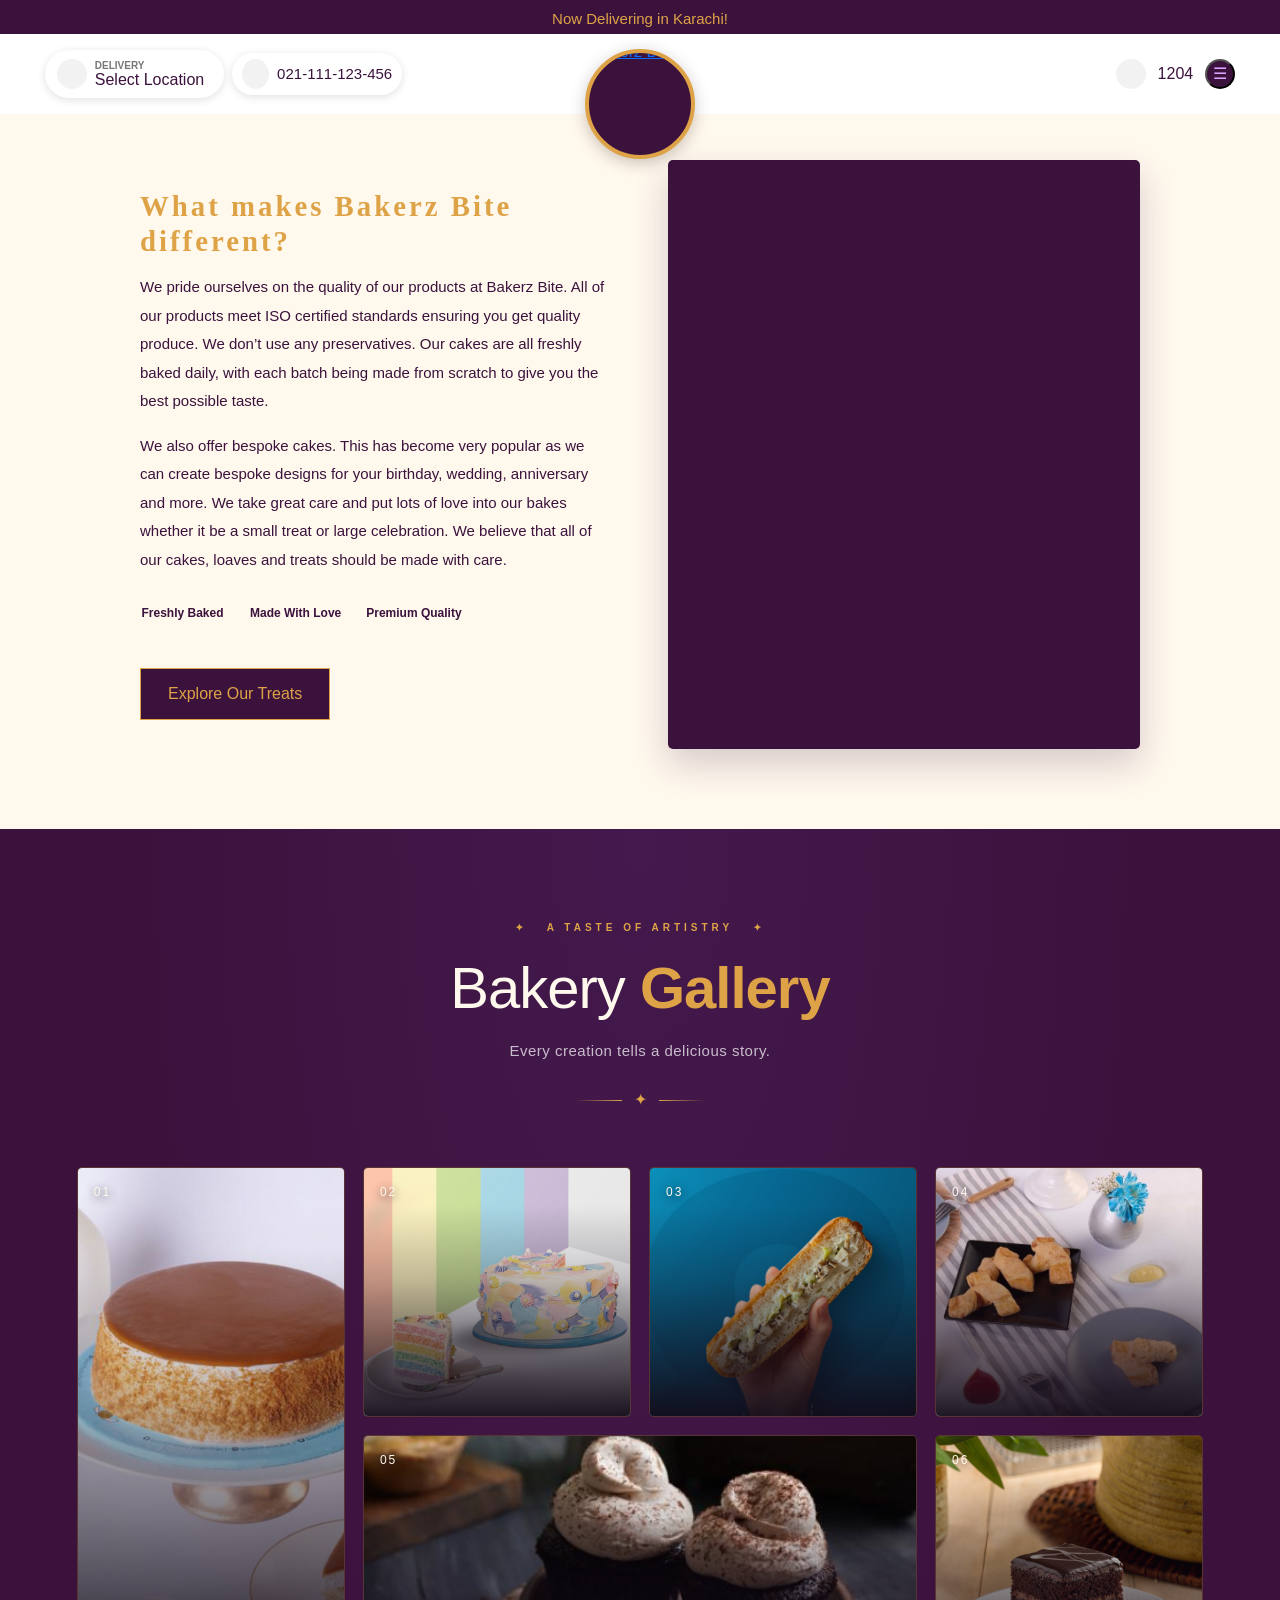
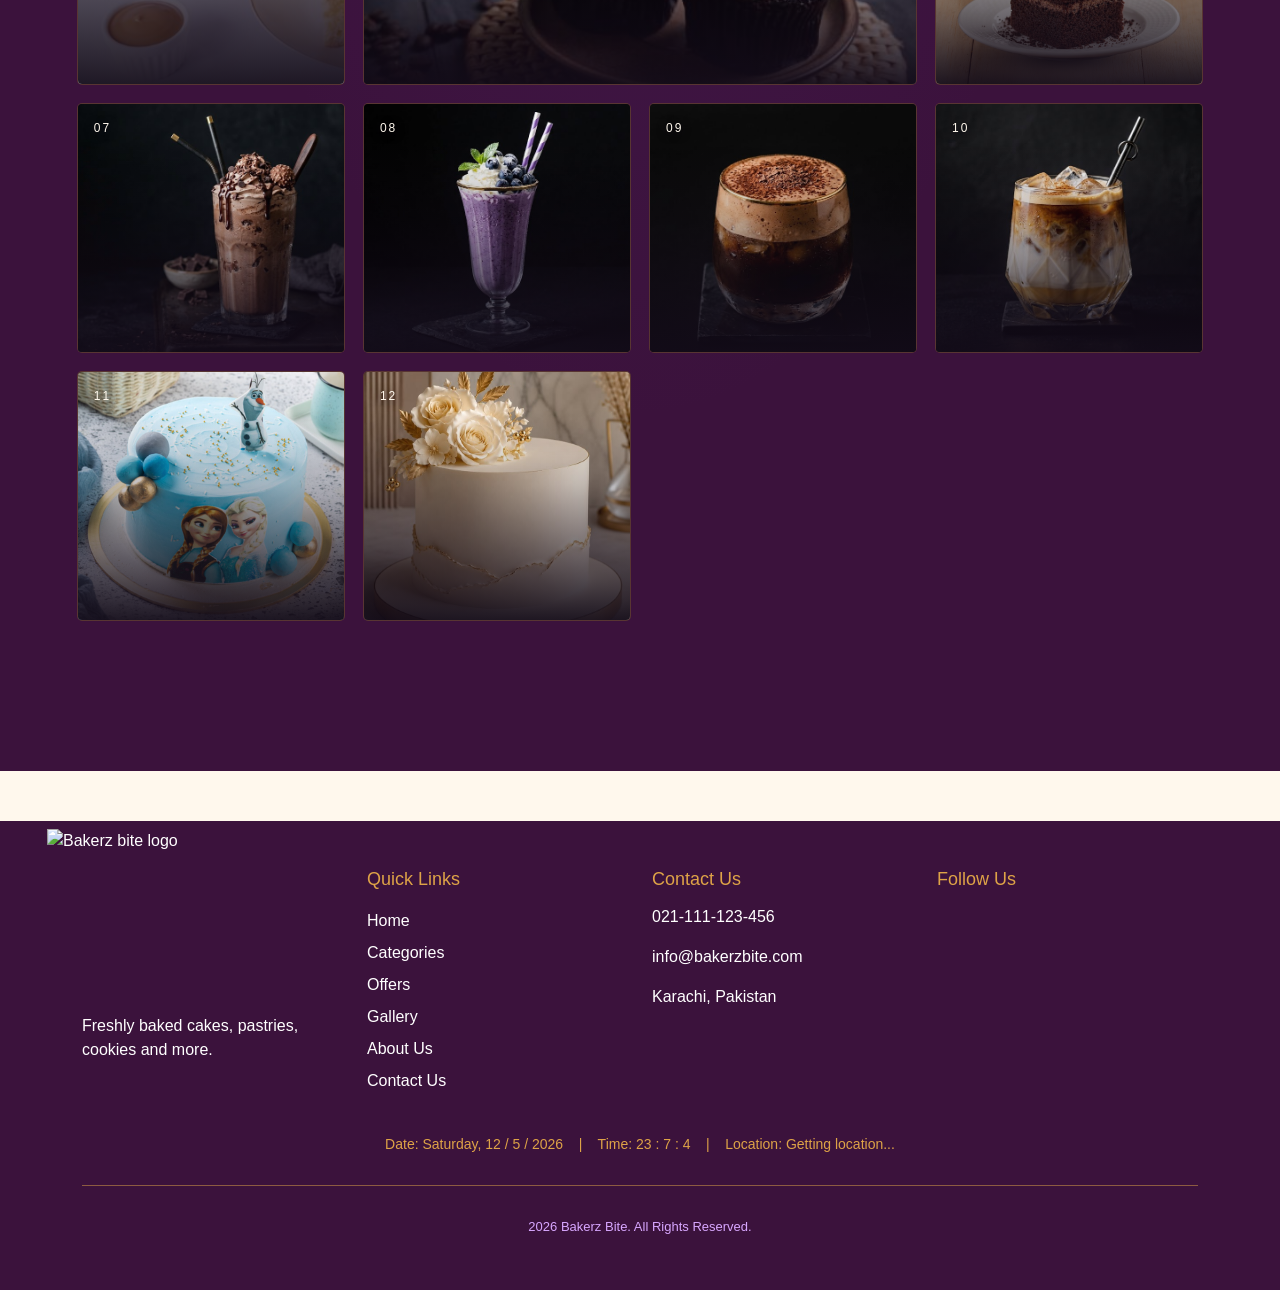
==== about.html @ 244a7390 "Seo pratice" ====
<!DOCTYPE html>
<html lang="en">

<head>
    <meta charset="UTF-8">
    <meta name="viewport" content="width=device-width, initial-scale=1.0">
      <!-- meta description  -->
   <meta name="description" content="Learn about Bakerz Bite, a Karachi bakery offering freshly baked cakes, pastries and treats without preservatives. Discover our custom cakes for every occasion.">
   <!-- meta robot  -->
    <meta name="robots" content="index, follow">

    <!-- meta author  -->
    <meta name="author" content="Bakerz Bite">

    <!-- Canonical URL -->
<link rel="canonical" href="https://farihaaptech26-sketch.github.io/Bakerz-Bite/About.html">

    <title>About bakery Fresh Bakery & Custom Cakes in Karachi</title>

    <!-- Favicon -->
    <link rel="shortcut icon" href="Material/logo with bg.png" type="image/x-icon">

    <!-- Bs Cdn Css V 5.3 -->
    <link href="https://cdn.jsdelivr.net/npm/bootstrap@5.3.8/dist/css/bootstrap.min.css" rel="stylesheet"
        integrity="sha384-sRIl4kxILFvY47J16cr9ZwB07vP4J8+LH7qKQnuqkuIAvNWLzeN8tE5YBujZqJLB" crossorigin="anonymous">



    <!-- dancing script  -->
    <link rel="preconnect" href="https://fonts.googleapis.com">
    <link rel="preconnect" href="https://fonts.gstatic.com" crossorigin>
    <link
        href="https://fonts.googleapis.com/css2?family=Dancing+Script:wght@400..700&family=Great+Vibes&family=Playfair+Display:ital,wght@0,400..900;1,400..900&family=Poppins:ital,wght@0,100;0,200;0,300;0,400;0,500;0,600;0,700;0,800;0,900;1,100;1,200;1,300;1,400;1,500;1,600;1,700;1,800;1,900&display=swap"
        rel="stylesheet">


    <!-- fontawesome cdn  -->
    <link rel="stylesheet" href="https://cdnjs.cloudflare.com/ajax/libs/font-awesome/7.3.0/css/all.min.css"
        integrity="sha512-ApSLB1Pd3/bZN8fWB/RG9YhN/7bd9Hkf3AGaE2mPfebjrxagjuBtx2GcgdqIlJkUzwylBo61r9Xa9NmgBI0swA=="
        crossorigin="anonymous" referrerpolicy="no-referrer" />

    <!-- AOS CDN CSS LINK  -->
    <link href="https://unpkg.com/aos@2.3.1/dist/aos.css" rel="stylesheet">

    <!-- css link  -->
    <link rel="stylesheet" href="style.css">


    <style>
        /* Fix navbar and contact page overlap */

        header {
            position: sticky;
            top: 0;
            z-index: 1000;
        }

        
    </style>
</head>

<body>

    <header>
        <!-- Top Bar -->
        <div class="top-bar">
            <p>Now Delivering in Karachi!</p>


        </div>
        <!-- Navbar -->
        <nav class="navitem">
            <div class="nav-left">
                <!--  LOCATION  -->

                <div class="location" onclick="openLocationPopup()">

                    <div class="location-icon">
                        <i class="fa-solid fa-location-dot"></i>
                    </div>

                    <div class="location-content">
                        <span class="location-title">DELIVERY</span>
                        <span id="display">Select Location</span>
                    </div>

                    <div class="location-arrow">
                        <i class="fa-solid fa-chevron-right"></i>
                    </div>

                </div>


                <!--  LOCATION POPUP -->

                <div class="location-popup" id="locationPopup">

                    <div class="location-modal">

                        <!-- Close Button -->
                        <button class="close-location" onclick="closeLocationPopup()">
                            &times;
                        </button>


                        <!-- Logo -->
                        <div class="popup-logo-box">
                            <img src="Material/logo.png" alt="Bakerz Bite logo">
                        </div>


                        <!-- Heading -->
                        <h2>Select Your Order Type</h2>


                        <!-- Delivery / Pick-Up -->
                        <div class="order-type">

                            <button class="order-btn active" id="deliveryBtn">
                                Delivery
                            </button>

                            <button class="order-btn" id="pickupBtn">
                                Pick-Up
                            </button>

                        </div>


                        <!-- Location Text -->
                        <p class="location-question">
                            Please select your location
                        </p>


                        <!-- City -->
                        <label for="citySelect">
                            City
                        </label>

                        <input type="text" value="Karachi" disabled class="popup-select">



                        <!-- Area -->
                        <label for="areaSelect">
                            Please select your area
                        </label>

                        <select id="areaSelect" class="popup-select">

                            <option value="">
                                Select Location
                            </option>

                        </select>


                        <!-- Select Button -->
                        <button class="select-location-btn" onclick="confirmLocation()">
                            Select
                        </button>

                    </div>

                </div>

                <!-- Call & Order -->
                <div class="call text">
                    <div class="call-icon"> <i class="fa-solid fa-phone"></i> </div>021-111-123-456
                </div>
            </div>

            <!-- Logo -->
            <a href="" class="navlogo"><img src="Material/logo.png" alt="Bakerz Bite"></a>
            <!-- Visitor Counter -->
            <div class="nav-right">
                <div class="visitor "> <i class="fa-regular fa-user vc"></i><span id="counter">1204</span> </div>


                <!-- Menu Button -->
                <button class="menu-btn" id="menuBtn" onclick="toggleMenu()">☰</button>
            </div>


            <div class="nav-menu" id="navMenu">

                <!-- Close Button -->
                <button class="close-btn" onclick="toggleMenu()">×</button>

                <a href="index.html">Home</a>
                <a href="index.html#merchandise">Merchandise</a>
                <a href="index.html#offers">Offers</a>
                <a href="About.html#gallery">Gallery</a>
                <a href="About.html">About Us</a>
                <a href="contact.html#faq">FAQ</a>
                <a href="contact.html">Contact Us</a>
            </div>
        </nav>
    </header>

    <!-- about section  -->
    <section class="about-section" id="about">
        <div class="about-container">

            <div class="about-content">
               <h1 class="title" >What makes Bakerz Bite different?</h1>

             <p class="about-description">We pride ourselves on the quality of our products at Bakerz Bite. All of our products meet ISO certified standards ensuring you get quality produce. 
                We don’t use any preservatives. Our cakes are all freshly baked daily, with each batch being made from scratch to give you the best possible taste.
               
             </p>
             <p class="about-description" >
                  We also offer bespoke cakes. This has become very popular as we can create bespoke designs for your birthday, wedding, anniversary and more. 
                 We take great care and put lots of love into our bakes whether it be a small treat or large celebration.
                  We believe that all of our cakes, loaves and treats should be made with care.
             </p>

                <div class="about-highlights">
                    <div class="icon-seting">
                        <i class="fa-solid fa-cake-candles"></i>
                        <p class="icon-description "><strong>Freshly Baked</strong></p>
                    </div>

                    <div class="icon-seting">
                        <i class="fa-solid fa-heart"></i>
                        <p class="icon-description "><strong>Made With Love</strong></p>
                    </div>

                    <div class="icon-seting">
                        <i class="fa-solid fa-star"></i>
                        <p class="icon-description "><strong>Premium Quality</strong></p>
                    </div>
                </div>

                <a href="index.html#cake" class="about-btn">Explore Our Treats</a>
            </div>

            <div class="about-video-wrapper">
                <video class="about-video" autoplay muted loop playsinline >
                    <source src="Material/Cake, Baker, Dessert. Free Stock Video - Pixabay.mp4" type="video/mp4">
                    Your browser does not support this video.
                </video>


            </div>

        </div>
    </section>


  
<!-- gallery -->

<section class="gallery-section" id="gallery">

    <div class="gallery-heading">
        <span class="gallery-eyebrow">✦ &nbsp; A TASTE OF ARTISTRY &nbsp; ✦</span>
        <h2 data-aos="fade-right">Bakery <span>Gallery</span></h2>
        <p data-aos="fade-left">Every creation tells a delicious story.</p>
        <div class="heading-line"><span>✦</span></div>
    </div>

    <div class="gallery-grid">

        <div class="gallery-item gallery-tall">
            <a href="Material/cake1.jpg" data-lightbox="image-1">
                <img src="Material/cake1.jpg" alt="Chocolate cake from Bakerz Bite">
                <div class="gallery-number">01</div>
                <div class="gallery-overlay">
                    <span>MADE WITH LOVE</span>
                    <h3>Signature Cakes</h3>
                </div>
            </a>
        </div>

        <div class="gallery-item">
            <a href="Material/cake5.png" data-lightbox="image-2">
                <img src="Material/cake5.png" alt="Freshly baked cake from Bakerz Bite">
                <div class="gallery-number">02</div>
                <div class="gallery-overlay">
                    <span>FRESHLY BAKED</span>
                    <h3>Signature Cakes</h3>
                </div>
            </a>
        </div>

        <div class="gallery-item">
            <a href="Material/savory1.png" data-lightbox="image-3">
                <img src="Material/savory1.png" alt="Freshly baked savoury snacks">
                <div class="gallery-number">03</div>
                <div class="gallery-overlay">
                    <span>SAVOURY DELIGHTS</span>
                    <h3>Savories</h3>
                </div>
            </a>
        </div>

        <div class="gallery-item">
            <a href="Material/savory7.jpg" data-lightbox="image-4">
                <img src="Material/savory7.jpg" alt="Crispy savoury bakery snacks">
                <div class="gallery-number">04</div>
                <div class="gallery-overlay">
                    <span>PERFECTLY CRISP</span>
                    <h3>Savories</h3>
                </div>
            </a>
        </div>

        <div class="gallery-item gallery-wide">
            <a href="Material/cupcake1.jpeg" data-lightbox="image-5">
                <img src="Material/cupcake1.jpeg" alt="Decorated cupcakes from Bakerz Bite">
                <div class="gallery-number">05</div>
                <div class="gallery-overlay">
                    <span>LITTLE BITES OF HAPPINESS</span>
                    <h3>Artisan Cupcakes</h3>
                </div>
            </a>
        </div>

        <div class="gallery-item">
            <a href="Material/pastry5.png" data-lightbox="image-6">
                <img src="Material/pastry5.png" alt="Fresh bakery pastry">
                <div class="gallery-number">06</div>
                <div class="gallery-overlay">
                    <span>SWEET TREATS</span>
                    <h3>Fresh Pastry</h3>
                </div>
            </a>
        </div>

        <div class="gallery-item">
            <a href="Material/shake1.jfif" data-lightbox="image-7">
                <img src="Material/shake1.jfif" alt="Creamy shake from Bakerz Bite">
                <div class="gallery-number">07</div>
                <div class="gallery-overlay">
                    <span>DELICATE & DELIGHTFUL</span>
                    <h3>Creamy Shakes</h3>
                </div>
            </a>
        </div>

        <div class="gallery-item">
            <a href="Material/shake3.jfif" data-lightbox="image-8">
                <img src="Material/shake3.jfif" alt="Freshly prepared creamy shake">
                <div class="gallery-number">08</div>
                <div class="gallery-overlay">
                    <span>RICH & CREAMY</span>
                    <h3>Creamy Shakes</h3>
                </div>
            </a>
        </div>

        <div class="gallery-item">
            <a href="Material/coffee5.jfif" data-lightbox="image-9">
                <img src="Material/coffee5.jfif" alt="Freshly served coffee at Bakerz Bite">
                <div class="gallery-number">09</div>
                <div class="gallery-overlay">
                    <span>A MOMENT OF BLISS</span>
                    <h3>Coffee Moments</h3>
                </div>
            </a>
        </div>

        <div class="gallery-item">
            <a href="Material/coffee1.jfif" data-lightbox="image-10">
                <img src="Material/coffee1.jfif" alt="A cup of coffee from Bakerz Bite">
                <div class="gallery-number">10</div>
                <div class="gallery-overlay">
                    <span>GOLDEN GOODNESS</span>
                    <h3>Coffee Moments</h3>
                </div>
            </a>
        </div>

        <div class="gallery-item">
            <a href="Material/customized8.jpg" data-lightbox="image-11">
                <img src="Material/customized8.jpg" alt="Customized cake for a special occasion">
                <div class="gallery-number">11</div>
                <div class="gallery-overlay">
                    <span>A TOUCH OF ELEGANCE</span>
                    <h3>Customized Cakes</h3>
                </div>
            </a>
        </div>

        <div class="gallery-item">
            <a href="Material/custom10.jpeg" data-lightbox="image-12">
                <img src="Material/custom10.jpeg" alt="Personalized cake made to order">
                <div class="gallery-number">12</div>
                <div class="gallery-overlay">
                    <span>MADE JUST FOR YOU</span>
                    <h3>Customized Cakes</h3>
                </div>
            </a>
        </div>

    </div>

    <div class="gallery-footer" data-aos="fade-down">
        <span>BAKED WITH PASSION</span>
        <span class="footer-star">✦</span>
        <span>SHARED WITH LOVE</span>
    </div>

</section>


    <footer>

        <div class="container py-5">

            <div class="row">

                <!-- Bakerz Bite -->
                <div class="col-md-3 footer-brand">
                    <div class="footer-logo"> <img src="Material/logo.png" alt="Bakerz bite logo"></div>
                    <p>Freshly baked cakes, pastries, cookies and more.</p>
                </div>

                <!-- Quick Links -->
                <div class="col-md-3">
                    <h5 class="footer-links">Quick Links</h5>

                    <a href="index.html">Home</a><br>
                    <a href="index.html#categoryFilter">Categories</a><br>
                    <a href="index.html#offers">Offers</a><br>
                    <a href="About.html#gallery">Gallery</a><br>
                    <a href="About.html#about">About Us</a><br>
                    <a href="contact.html">Contact Us</a>
                </div>

                <!-- Contact Us -->
                <div class="col-md-3">
                    <h5 class="footer-links">Contact Us</h5>

                    <p><i class="fa-solid fa-phone"></i> 021-111-123-456</p>
                    <p><i class="fa-solid fa-envelope"></i> info@bakerzbite.com</p>
                    <p><i class="fa-solid fa-location-dot"></i> Karachi, Pakistan</p>
                </div>

                <!-- Follow Us -->
                <div class="col-md-3">
                    <h5 class="footer-links">Follow Us</h5>

                    <a href="https://www.facebook.com" target="_blank"><i class="fa-brands fa-facebook"></i></a>
                    <a href="https://www.instagram.com" target="_blank"><i class="fa-brands fa-instagram ms-3"></i></a>
                    <a href="https://wa.me/923001234567" target="_blank"><i class="fa-brands fa-whatsapp ms-3"></i></a>
                </div>

            </div>



            <div class="ticker">
                <div class="ticker-content" id="tickerContent">
                    <i class="fa-regular fa-calendar-days"></i> Date: <span id="currentDate"></span>
                    &nbsp;&nbsp; | &nbsp;&nbsp;
                    <i class="fa-regular fa-clock"></i> Time: <span id="currentTime"></span>
                    &nbsp;&nbsp; | &nbsp;&nbsp;
                    <i class="fa-solid fa-location-dot"></i>Location: <span id="location">Getting location...</span>
                </div>
            </div>
            <hr>
            <div class="copyright">
                <p><i class="fa-regular fa-copyright"></i>2026 Bakerz Bite. All Rights Reserved.</p>
            </div>


        </div>
    </footer>


    <!-- Jquery link cdn -->
    <script src="https://code.jquery.com/jquery-3.7.1.min.js"
        integrity="sha256-/JqT3SQfawRcv/BIHPThkBvs0OEvtFFmqPF/lYI/Cxo=" crossorigin="anonymous"></script>
    <script src="https://cdnjs.cloudflare.com/ajax/libs/Counter-Up/1.0.0/jquery.counterup.min.js"
        integrity="sha512-d8F1J2kyiRowBB/8/pAWsqUl0wSEOkG5KATkVV4slfblq9VRQ6MyDZVxWl2tWd+mPhuCbpTB4M7uU/x9FlgQ9Q=="
        crossorigin="anonymous" referrerpolicy="no-referrer"></script>
    <script src="https://cdnjs.cloudflare.com/ajax/libs/waypoints/4.0.1/jquery.waypoints.min.js"
        integrity="sha512-CEiA+78TpP9KAIPzqBvxUv8hy41jyI3f2uHi7DGp/Y/Ka973qgSdybNegWFciqh6GrN2UePx2KkflnQUbUhNIA=="
        crossorigin="anonymous" referrerpolicy="no-referrer"></script>

    <script>
        $('#counter').counterUp();
    </script>

    <script>
        fetch("areas.json")
            .then(response => response.json())
            .then(areas => {

                let select = document.getElementById("areaSelect");

                areas.forEach(area => {
                    let option = document.createElement("option");
                    // console.log(option)
                    option.value = area;
                    option.textContent = area;

                    select.appendChild(option);
                });

            });

        function selected_area() {
            let selected_area = document.getElementById('areaSelect').value;

            console.log(selected_area)
            document.getElementById('display').innerText = selected_area
        } 
    </script>



    <!-- Bs Cdn Js V 5.3 -->
    <script src="https://cdn.jsdelivr.net/npm/bootstrap@5.3.8/dist/js/bootstrap.bundle.min.js"
        integrity="sha384-FKyoEForCGlyvwx9Hj09JcYn3nv7wiPVlz7YYwJrWVcXK/BmnVDxM+D2scQbITxI"
        crossorigin="anonymous"></script>



    <!-- SweetAlert2 CDN Link -->
    <script src="https://cdn.jsdelivr.net/npm/sweetalert2@11"></script>






    <!-- AOS JS CDN LINK  -->
    <script src="https://unpkg.com/aos@2.3.1/dist/aos.js"></script>

    <script>
        AOS.init();
    </script>

    <!-- lightbox 2 js cdn  -->
    <script src="https://cdnjs.cloudflare.com/ajax/libs/lightbox2/2.12.0/js/lightbox.min.js"
        integrity="sha512-GPt0Vd//obpTV/wM591euN1F63tIlgHgiqlYWHUr8QdZnjJlGt5a55NN9fd8NlZ0j9aKmIn5IgBtJ/FoHUX1Ww=="
        crossorigin="anonymous" referrerpolicy="no-referrer"></script>

    <!-- js link  -->
    <script src="script.js"></script>

</body>

</html>
---- style.css ----
:root {
    --background-color--: #fff8ed;
    --gold: #DEA347;
    --light-purple: #d8a7ff;
    --cream: #fff0df;
    --hover: #511d53;
    --white--: #ffffff;
    --nav-bg: #3b123c;
    --text-color--: #3b123c;
    --purple: #6f3fa8;
    --text-color: #120b18;
}


* {
    margin: 0;
    padding: 0;
    box-sizing: border-box;
}

body {
    background-color: var(--background-color--);
    color: var(--text-color--);
    font-family: "cinzel", sans-serif;
}

/* Top Announcement Bar */
.top-bar {
    background: var(--nav-bg);
    color: var(--gold);
    text-align: center;
    font-size: 15px;
    font-weight: 500;
    height: 34px;
    padding: 8px 0;

    position: fixed;
    top: 0;
    left: 0;
    width: 100%;
    z-index: 1001;
}

.top-bar p {
    margin: 0;
}

/* Sticky Navbar */
.navitem {
    background-color: var(--white--);
    display: flex;
    align-items: center;
    justify-content: space-between;
    padding: 0 3.5%;
    gap: 10px;
    height: 80px;

    position: fixed;
    top: 34px;
    left: 0;
    width: 100%;
    z-index: 1000;
}

#home {
    position: relative;
    scroll-margin-top: 20px;
}

.nav-left {
    display: flex;
    align-items: center;
    gap: 8px;
    flex: 1;
    min-width: 0;
}

.nav-right {
    display: flex;
    align-items: center;
    gap: 12px;
    flex: 1;
    min-width: 0;
    justify-content: flex-end;
}

/* location */

.location {
    height: 48px;
    background-color: var(--white--);
    border-radius: 30px;
    display: flex;
    align-items: center;
    padding: 5px 12px;
    gap: 8px;
    cursor: pointer;
    box-shadow: 0 2px 8px rgba(0, 0, 0, 0.12);
    transition: 0.3s;
    box-sizing: border-box;
}

.location-icon {
    width: 30px;
    height: 30px;
    min-width: 30px;
    border-radius: 50%;
    background-color: #f2f2f2;
    display: flex;
    align-items: center;
    justify-content: center;
    color: var(--text-color--);
    font-size: 15px;
}

.location-content {
    display: flex;
    flex-direction: column;
    justify-content: center;
    overflow: hidden;
    line-height: 1.1;
}

.location-title {
    font-size: 10px;
    color: #777;
    font-weight: 600;
}

/* location popup */
.location-popup {
    position: fixed;
    top: 0;
    left: 0;
    width: 100%;
    height: 100%;
    background-color: rgba(0, 0, 0, 0.55);
    display: none;
    align-items: center;
    justify-content: center;
    z-index: 9999;
    padding: 15px;
}

/* show popup */
.location-popup.show {
    display: flex;
}

/* location modal */
.location-modal {
    position: relative;
    width: 100%;
    max-width: 520px;
    background-color: var(--white--);
    border-radius: 25px;
    padding: 30px 20px 20px;
    box-shadow: 0 10px 40px rgba(0, 0, 0, 0.3);
    text-align: center;
    max-height: 95vh;
    overflow-y: auto;
}

/* close button */
.close-location {
    position: absolute;
    top: 12px;
    right: 15px;
    width: 35px;
    height: 35px;
    border: none;
    background: transparent;
    font-size: 30px;
    color: #555;
    cursor: pointer;
    line-height: 30px;
}

.close-location:hover {
    color: var(--text-color--);
}

/* popup logo */
.popup-logo-box {
    width: 85px;
    height: 85px;
    margin: 0 auto 18px;
    border-radius: 15px;
    background-color: var(--white--);
    display: flex;
    align-items: center;
    justify-content: center;
    box-shadow: 0 2px 8px rgba(0, 0, 0, 0.15);
    overflow: hidden;
}

.popup-logo-box img {
    width: 75px;
    height: 75px;
    object-fit: contain;
}

/* heading */
.location-modal h2 {
    color: var(--text-color--);
    font-size: 22px;
    margin-bottom: 18px;
    font-weight: 600;
}

/* delivery/pickup */
.order-type {
    width: 200px;
    height: 52px;
    margin: 0 auto 18px;
    background-color: #eeeeee;
    border-radius: 15px;
    padding: 5px;
    display: flex;
}


.order-btn {
    width: 50%;
    border: none;
    background: transparent;
    border-radius: 12px;
    color: #777;
    font-size: 14px;
    font-weight: 600;
    cursor: pointer;
    transition: 0.3s;
}


.order-btn.active {
    background-color: var(--text-color--);
    color: var(--white--);
    box-shadow: 0 3px 8px rgba(0, 0, 0, 0.15);
}

/* location question */
.location-question {
    color: #666;
    font-size: 14px;
    margin: 5px 0 12px;
}

/* labels */
.location-modal label {
    display: block;
    text-align: left;
    color: var(--nav-bg);
    font-size: 13px;
    font-weight: 600;
    margin: 10px 5px 6px;
}

/* select box */
.popup-select {
    width: 100%;
    height: 48px;
    border: 1px solid #ddd;
    border-radius: 12px;
    background-color: var(--white--);
    padding: 0 14px;
    color: #555;
    font-size: 14px;
    outline: none;
    cursor: pointer;
}


.popup-select:focus {
    border-color: var(--gold);
    box-shadow: 0 0 0 2px rgba(222, 163, 71, 0.15);
}



/* select button */
.select-location-btn {
    width: 100%;
    height: 50px;
    margin-top: 22px;
    border: none;
    border-radius: 12px;
    background-color: var(--text-color--);
    color: var(--white--);
    font-size: 16px;
    font-weight: 600;
    cursor: pointer;
    transition: 0.3s;
}


.select-location-btn:hover {
    background-color: var(--gold);
    color: var(--white--);
}

.location:hover,
.call:hover,
.visitor:hover {
    color: var(--gold);
}


.call {
    height: 42px;
    width: 170px;
    flex-shrink: 0;
    background-color: var(--white--);
    border-radius: 30px;
    display: flex;
    align-items: center;
    gap: 8px;
    padding: 5px 10px;
    box-sizing: border-box;
    cursor: pointer;
    box-shadow: 0 2px 8px rgba(0, 0, 0, 0.12);
    transition: 0.3s;
}

.call-icon {
    width: 30px;
    height: 30px;
    border-radius: 50%;
    background-color: #f2f2f2;
    display: flex;
    align-items: center;
    justify-content: center;
    color: var(--text-color--);
    font-size: 15px;
}

.text {
    display: flex;
    align-items: center;
    white-space: nowrap;
    font-size: 15px;
    line-height: 1.2;
}


/* Logo */

.navlogo {
    position: absolute;
    left: 50%;
    bottom: -45px;
    transform: translateX(-50%);

    width: 110px;
    height: 110px;

    border: 4px solid var(--gold);
    border-radius: 50%;
    background: var(--nav-bg);

    display: flex;
    align-items: center;
    justify-content: center;

    overflow: hidden;
    z-index: 20;

    /* Make the logo stand out */
    box-shadow: 0 4px 15px rgba(53, 28, 23, 0.25);

    /* Keep the circle smooth */
    box-sizing: border-box;
}


.navlogo img {
    width: 125%;
    height: 125%;
    object-fit: contain;
    max-width: none;
    flex-shrink: 0;

}



/* Menu Button */
.menu-btn {

    width: 30px;
    height: 30px;
    min-width: 30px;
    border-radius: 50%;
    background-color: var(--nav-bg);
    display: flex;
    align-items: center;
    justify-content: center;
    color: var(--light-purple);
}


.menu-btn:hover {
    background-color: var(--nav-bg);
    color: var(--gold);
}

/* Navigation Menu */
.nav-menu {
    display: none;
    position: absolute;
    top: 100%;
    right: 0;
    width: 200px;
    background-color: var(--nav-bg);
    /* padding: 10px; */
    z-index: 10;
    border-radius: 0 0 8px 8px;
}

.nav-menu.active {
    display: block;
}

/* Menu Links */
.nav-menu a {
    display: block;
    color: var(--white--);
    text-decoration: none;
    padding: 10px;
}

.nav-menu a:hover {
    background-color: var(--gold);
    color: var(--nav-bg);
}

/* Close Button */
.close-btn {
    background: none;
    border: none;
    color: var(--gold);
    font-size: 25px;
    cursor: pointer;
    display: block;
    margin-left: auto;
}

.close-btn:hover {
    color: var(--white--);
}


.visitor {
    display: flex;
    align-items: center;
    gap: 12px;
    border: none;
    background: transparent;
}

.vc {
    width: 30px;
    height: 30px;
    min-width: 30px;
    border-radius: 50%;
    background-color: #f2f2f2;
    display: flex;
    align-items: center;
    justify-content: center;
    color: var(--text-color--);
    font-size: 15px;
}

/* cart */

.cart {
    display: flex;
    align-items: center;
    margin: 15px;
}

.c {
    width: 30px;
    height: 30px;
    min-width: 30px;
    border-radius: 50%;
    background-color: #f2f2f2;
    display: flex;
    align-items: center;
    justify-content: center;
    color: var(--text-color--);
    font-size: 15px;
}

/* hero  */

main {
    margin-top: 100px;
}

.hero-wrapper .carousel-item img {
    width: 100%;
    height: 600px;
    object-fit: cover;
    object-position: center;
}

/* Caraousels */

.carousel-caption {
    position: absolute;
    left: 10%;
    right: auto;
    top: 47%;
    bottom: auto;
    transform: translateY(-50%);
    width: 500px;
    max-width: 42%;
    padding: 0;
    text-align: left;
    z-index: 2;
}

.mainheading {
    font-family: "Dancing Script", cursive;
    color: var(--text-color--);
    font-size: 50px;
    font-weight: 700;
}

.subheading {
    font-size: 55px;
    font-weight: 800;
    font-family: "Dancing Script", cursive;
    color: var(--text-color--);
}


.hero-shop-btn {
    height: 52px;
    min-width: 190px;
    padding: 10px 22px;
    border-radius: 6px;
    font-size: 17px;
    font-weight: 600;
}

/* Shop Button */
.hero-shop-btn {
    background-color: var(--gold);
    color: var(--nav-bg);
    border: 2px solid var(--gold);
    padding: 10px 22px;
    border-radius: 5px;
    cursor: pointer;
    font-weight: 600;
    margin-right: 8px;
}

.hero-shop-btn:hover {
    background-color: var(--nav-bg);
    color: var(--gold);
}



/* CATEGORIES */
/* Update your main .category container */
.category {
    width: 100%;
    height: auto !important;
    /* Allow card height to adjust automatically */
    min-height: 140px;
    /* Give it a comfortable breathing room */
    padding: 12px 8px;
    background-color: var(--white--);
    border: 2px solid var(--light-purple);
    border-radius: 12px;
    overflow: hidden;
    transition: 0.3s ease;
}

.category a {
    width: 100%;
    height: 100%;
    padding: 0;
    display: flex;
    flex-direction: column;
    align-items: center;
    justify-content: center;
    /* Centers the content nicely vertically */
    text-decoration: none;
}

.category img {
    width: 55px;
    height: 55px;
    flex-shrink: 0;
    object-fit: contain;
    display: block;
    margin-bottom: 8px;
}

/* Update paragraph styling to remove height restriction */
.category p {
    width: 100%;
    height: auto !important;
    /* Removes the 42px height cutoff */
    margin: 0;
    display: flex;
    align-items: center;
    justify-content: center;
    text-align: center;
    color: var(--text-color--);
    font-size: 14px;
    font-weight: 600;
    line-height: 1.2;
    word-break: break-word;
}

/* Hover effect */
.category:hover {
    background-color: var(--light-purple);
    border-color: var(--gold);
    transform: translateY(-5px);
}

/* Search & Filters */
.search-filter {
    max-width: 1100px;
    margin: 35px auto;
    padding: 0 15px;
    display: flex;
    align-items: center;
    gap: 12px;
    background-color: var(--white--);
    border: 2px solid var(--light-purple);
    border-radius: 12px;
    padding: 15px;
}


/* Search */
.search-box {
    flex: 1;
    display: flex;
    gap: 8px;
}

.search-box input {
    width: 100%;
    height: 48px;
    padding: 10px 15px;
    border: 2px solid var(--light-purple);
    border-radius: 8px;
    outline: none;
    background-color: var(--white--);
}

.search-box input:focus {
    border-color: var(--gold);
}

.search-box button {
    width: 55px;
    border: none;
    border-radius: 8px;
    background-color: var(--gold);
    color: var(--nav-bg);
    cursor: pointer;
    font-size: 18px;
}

.search-box button:hover {
    background-color: var(--nav-bg);
    color: var(--gold);
}

/* Filters */
.filter-box {
    width: 200px;
    height: 48px;
    padding: 0 12px;
    border: 2px solid var(--light-purple);
    border-radius: 8px;
    background-color: var(--white--);
    color: var(--text-color--);
    outline: none;
    cursor: pointer;
}

.filter-box:focus {
    border-color: var(--gold);
}

/*FOOTER */

footer {
    background-color: var(--nav-bg);
    color: var(--white--);
    margin-top: 50px;
}


.footer-links {
    color: var(--gold);
    font-size: 18px;
    margin-bottom: 15px;
}

.footer-para {
    color: var(--white--);
    font-size: 14px;
    line-height: 1.7;
}

/* Footer Logo */

.footer-logo img {
    width: 200px;
    height: 200px;
    object-fit: contain;
    object-position: center;
    display: block;
    margin: -40px 0 -15px -35px;
}

/* Footer Brand */
.footer-brand {
    display: flex;
    flex-direction: column;
    align-items: flex-start;
}


.footer-para {
    margin-top: 0;
    color: var(--white--);
    font-size: 14px;
    line-height: 1.7;
}

/* Footer Links */
footer a {
    color: var(--white--);
    text-decoration: none;
    line-height: 2;
    transition: 0.3s ease;
}

footer a:hover {
    color: var(--gold);
    padding-left: 5px;
}


/* Horizontal Line */
footer hr {
    border-color: var(--gold);
    opacity: 0.5;
    margin-top: 30px;
}

/* Date / Time / Location */
.ticker {
    text-align: center;
    padding: 12px 0 0;
    overflow: hidden;
}

.ticker-content {
    color: var(--gold);
    font-size: 14px;
}

/* Copyright */

.copyright {
    text-align: center;
    padding: 15px 0 5px;
}

.copyright p {
    color: var(--light-purple);
    font-size: 13px;
    margin: 0;
}

/* media query */

/* TABLET  */

@media screen and (max-width: 888px) {

    img {
        max-width: 100%;
    }

    body {
        overflow-x: hidden;
    }

    /* Top Bar */
    .top-bar {
        padding: 8px 5px;
        font-size: 13px;
    }

    /* Navbar */
    .navitem {
        height: 75px;
        padding: 0 15px;
        gap: 8px;
    }

    .nav-left,
    .nav-right {
        gap: 8px;
        min-width: 0;
    }

    .location {
        height: 42px;
        padding: 5px 8px;
        gap: 5px;
    }

    .location-icon,
    .call-icon,
    .vc,
    .c {
        width: 27px;
        height: 27px;
        min-width: 27px;
        font-size: 13px;
    }

    .location-title {
        font-size: 9px;
    }

    .location-content {
        min-width: 0;
    }

    #display {
        font-size: 12px;
    }

    .call {
        display: none;
    }

    .text {
        font-size: 12px;
    }

    .navlogo {
        width: 80px;
        height: 80px;
        bottom: -25px;
        border-width: 3px;
    }

    .visitor {
        gap: 5px;
    }

    .cart {
        margin: 0;
    }

    .menu-btn {
        width: 29px;
        height: 29px;
        min-width: 29px;
    }

    .nav-menu {
        width: 190px;
    }

    /* Hero Carousel */
    .hero-wrapper .carousel-item img {
        width: 100%;
        height: 430px;
        object-fit: cover;
        object-position: center;
    }

    .carousel-caption {
        left: 7%;
        right: auto;
        top: 50%;
        bottom: auto;
        width: 45%;
        max-width: 45%;
        transform: translateY(-50%);
    }

    .mainheading {
        font-size: 34px;
        line-height: 1.1;
    }

    .subheading {
        font-size: 28px;
        line-height: 1.2;
        margin-bottom: 12px;
    }


    .hero-shop-btn,
    .hero-offer-btn {
        min-width: 0;
        height: auto;
        padding: 9px 12px;
        font-size: 13px;
        margin-bottom: 5px;
    }

    /* Categories */
    .container-fluid .row>.col {
        flex: 0 0 25%;
        max-width: 25%;
    }

    .category {
        width: 100%;
        height: 130px;
        padding: 8px;
    }

    .category img {
        width: 55px;
        height: 55px;
    }

    .category p {
        font-size: 15px;
    }

    /* Search and Filters */
    .search-filter {
        display: flex;
        flex-wrap: wrap;
        margin: 25px 15px;
        padding: 12px;
        gap: 10px;
    }

    .search-box {
        flex: 1 1 100%;
        min-width: 0;
    }

    .search-box input {
        min-width: 0;
    }

    .filter-box {
        flex: 1 1 0;
        width: auto;
        min-width: 0;
        font-size: 13px;
    }

    /* Footer */
    footer {
        margin-top: 35px;
    }

    footer .row {
        row-gap: 25px;
    }

    footer .row>div {
        width: 50%;
    }



    .footer-links {
        font-size: 16px;
    }

    .ticker-content {
        font-size: 12px;
        line-height: 2;
    }

    /* Location Popup */
    .location-modal {
        width: 100%;
        max-width: 480px;
        padding: 28px 18px 20px;
    }

}


/*MOBILE RESPONSIVE (MAX-WIDTH: 480px) */

@media screen and (max-width: 480px) {

    /* General */
    body {
        overflow-x: hidden;
    }

    /* Top Bar */
    .top-bar {
        padding: 8px 4px;
        font-size: 11px;
    }

    /* Navbar */
    .navitem {
        height: 65px;
        padding: 0 8px;
        gap: 4px;
    }

    .nav-left,
    .nav-right {
        flex: 1 1 0;
        gap: 4px;
        min-width: 0;
    }

    .nav-left {
        justify-content: flex-start;
    }

    .nav-right {
        flex: 1 1 0;
        gap: 8px;
        justify-content: flex-end;
        align-items: center;
        min-width: 0;
    }

    .location {
        height: 35px;
        padding: 3px 5px;
        gap: 4px;
        min-width: 0;
        box-shadow: none;
    }

    .location-icon,
    .call-icon,
    .vc,
    .c {
        width: 24px;
        height: 24px;
        min-width: 24px;
        font-size: 11px;
    }

    .location-content {
        min-width: 0;
    }

    .location-title {
        font-size: 8px;
    }

    #display {
        font-size: 9px;
        white-space: nowrap;
    }

    .location-arrow {
        display: none;
    }

    .call {
        display: none;
    }

    .navlogo {
        width: 58px;
        height: 58px;
        bottom: -18px;
        border-width: 3px;
    }

    .visitor {
        gap: 3px;
        font-size: 10px;
    }

    .cart {
        margin: 0;
    }

    .c {
        display: flex;
        align-items: center;
        justify-content: center;
    }

    .menu-btn {
        width: 26px;
        height: 26px;
        min-width: 26px;
        font-size: 12px;
    }

    .nav-menu {
        width: 180px;
    }

    .nav-menu a {
        padding: 10px;
        font-size: 14px;
    }

    /* Hero Carousel */
    .hero-wrapper .carousel-item img {
        width: 100%;
        height: 300px;
        object-fit: cover;
        object-position: center;
    }

    .carousel-caption {
        left: 7%;
        right: auto;
        top: 50%;
        bottom: auto;
        width: 68%;
        max-width: 68%;
        padding: 0;
        transform: translateY(-50%);
    }

    .mainheading {
        font-size: 23px;
        line-height: 1.1;
        margin-bottom: 4px;
    }

    .subheading {
        font-size: 25px;
        font-weight: bolder;
        line-height: 1.2;
        margin-bottom: 8px;
    }

    .carousel-caption p {
        font-size: 11px;
        line-height: 1.4;
        margin-bottom: 10px;
    }

    .hero-shop-btn,
    .hero-offer-btn {
        min-width: 0;
        height: auto;
        padding: 7px 8px;
        font-size: 10px;
        border-width: 1px;
        border-radius: 4px;
        margin-right: 2px;
        margin-bottom: 4px;
    }

    /* Carousel Controls */
    .carousel-control-prev,
    .carousel-control-next {
        width: 9%;
    }

    .carousel-indicators {
        margin-bottom: 8px;
    }

    /* Categories */
    .container-fluid .row>.col {
        flex: 0 0 50%;
        max-width: 50%;
    }

    .category {
        width: 100%;
        height: 115px;
        padding: 8px;
    }

    .category img {
        width: 48px;
        height: 48px;
        margin-bottom: 5px;
    }

    .category p {
        font-size: 14px;
    }

    /* Search and Filters */
    .search-filter {
        display: flex;
        flex-wrap: wrap;
        margin: 20px 10px;
        padding: 10px;
        gap: 8px;
    }

    .search-box {
        flex: 1 1 100%;
        width: 100%;
        min-width: 0;
        gap: 5px;
    }

    .search-box input {
        width: 100%;
        min-width: 0;
        height: 42px;
        padding: 8px 10px;
        font-size: 12px;
    }

    .search-box button {
        width: 42px;
        min-width: 42px;
        font-size: 15px;
    }

    .filter-box {
        flex: 1 1 0;
        width: 0;
        min-width: 0;
        height: 42px;
        padding: 0 4px;
        font-size: 10px;
    }

    /* Footer */
    footer {
        margin-top: 25px;
    }

    footer .container {
        padding: 30px 18px !important;
    }

    footer .row {
        row-gap: 25px;
    }

    footer .row>div {
        flex: 0 0 100%;
        width: 100%;
    }


    .footer-links {
        font-size: 16px;
        margin-bottom: 10px;
    }

    .footer-para {
        font-size: 13px;
        line-height: 1.7;
        overflow-wrap: anywhere;
    }

    footer a {
        font-size: 13px;
    }

    footer .fa-brands {
        font-size: 20px;
    }

    footer hr {
        margin-top: 20px;
    }

    /* Date, Time and Location */
    .ticker {
        padding-top: 10px;
    }

    .ticker-content {
        display: block;
        font-size: 11px;
        line-height: 2;
        overflow-wrap: anywhere;
    }

    .copyright {
        padding: 12px 0 5px;
    }

    .copyright p {
        font-size: 10px;
        line-height: 1.6;
    }

    /* Location Popup */
    .location-popup {
        padding: 10px;
    }

    .location-modal {
        width: 100%;
        max-width: 400px;
        max-height: 90vh;
        padding: 28px 15px 18px;
        border-radius: 18px;
        overflow-y: auto;
    }

    .popup-logo-box {
        width: 65px;
        height: 65px;
        margin-bottom: 12px;
    }

    .popup-logo-box img {
        width: 55px;
        height: 55px;
    }

    .location-modal h2 {
        font-size: 19px;
        margin-bottom: 14px;
    }

    .order-type {
        max-width: 100%;
    }

    .popup-select {
        width: 100%;
        font-size: 13px;
    }

    .select-location-btn {
        font-size: 14px;
    }

}


@media screen and (max-width: 360px) {

    /* Navbar */
    .navitem {
        padding: 0 5px;
        gap: 3px;
    }

    .nav-left,
    .nav-right {
        gap: 3px;
    }

    .nav-right {
        gap: 6px;
    }

    .location {
        padding: 3px;
        gap: 3px;
    }

    .location-icon,
    .vc,
    .c {
        width: 18px;
        height: 18px;
        min-width: 18px;
        font-size: 8px;
    }

    #display {
        font-size: 8px;
    }

    .navlogo {
        width: 50px;
        height: 50px;
        bottom: -15px;
    }

    .menu-btn {
        width: 24px;
        height: 24px;
        min-width: 24px;
    }

    /* Hero */
    .hero-wrapper .carousel-item img {
        height: 270px;
    }

    .carousel-caption {
        width: 70%;
        max-width: 70%;
    }

    .mainheading {
        font-size: 20px;
    }

    .subheading {
        font-size: 20px;
    }


    .hero-shop-btn,
    .hero-offer-btn {
        padding: 6px;
        font-size: 9px;
    }

    /* Categories */
    .category {
        height: 105px;
    }

    .category img {
        width: 42px;
        height: 42px;
    }

    .category p {
        font-size: 12px;
    }

    /* Search Filters */
    .filter-box {
        font-size: 9px;
    }

}

/* product section  */

.bakery-section {
    background: var(--background-color--);
    padding: 50px 0;
}


.product-heading {
    font-family: Dancing Script;
    font-size: 50px;
    font-weight: bold;
    color: var(--hover);
}

.bakery-card {

    padding: 20px;
    border-radius: 20px;
    width: 100%;
    max-width: 300px;
    border: 2px solid var(--hover);
    display: flex;
    flex-direction: column;
    justify-content: center;
    align-items: center;
    overflow: hidden;
    box-sizing: border-box;

}

.bakery-card .card-body {
    width: 100%;
    padding: 12px 0 0 0 !important;

}

.bakery-card img {
    height: auto;
    object-fit: cover;
    margin: 0 !important;
    border: 2px solid var(--gold);
    border-radius: 16px;
    width: 100% !important;
    box-sizing: border-box;

    transition: 0.3s ease;

}

.bakery-card img:hover {
    transform: scale(1.05);
}

.bakery-card .price {
    color: var(--gold);
    font-weight: 700;
    font-size: 18px;

}

.bakery-card .product {
    color: var(--nav-bg);
    font-size: larger;
}

.bakery-card button {

    color: var(--gold);
    background-color: var(--hover);
    font-size: larger;
    padding: 4px 16px;
    border-radius: 8px;
}

.bakery-card button:hover {

    color: var(--gold);
    background-color: var(--nav-bg);
    font-size: larger;
}

.arrow-bottom {
    position: static !important;
    display: inline-flex;
    width: 45px;
    height: 45px;
    background: var(--gold);
    border-radius: 50%;
    justify-content: center;
    align-items: center;
    margin: 0 15px;
    opacity: 1;

}

.carousel-indicators {
    position: static;
    margin: 0 10px;
}

.carousel-indicators button {
    background-color: var(--nav-bg) !important;
    width: 10px !important;
    height: 10px !important;
    border-radius: 50%;
    border: none;
    opacity: 0.3;

}

.carousel-indicators .active {
    opacity: 1;
}

/* GALLERY SECTION */

.gallery-section {
    padding: 85px 6%;
    background:
        radial-gradient(ellipse at 50% 0%, rgba(111, 63, 168, 0.16), transparent 55%),
        var(--text-color);
    overflow: hidden;
}

.gallery-heading {
    text-align: center;
    margin-bottom: 55px;
}

.gallery-eyebrow {
    display: inline-block;
    color: var(--gold);
    font-size: 10px;
    font-weight: 700;
    letter-spacing: 4px;
    margin-bottom: 18px;
}

.gallery-heading h2 {
    color: var(--background-color--);
    font-size: clamp(35px, 5vw, 58px);
    font-weight: 500;
    letter-spacing: -1px;
    margin: 0 0 15px;
}

.gallery-heading h2 span {
    color: var(--gold);
    font-weight: 700;
}

.gallery-heading>p {
    color: #c9bccc;
    font-size: 15px;
    letter-spacing: 0.5px;
}

.heading-line {
    display: flex;
    align-items: center;
    justify-content: center;
    gap: 12px;
    width: 130px;
    margin: 25px auto 0;
    color: var(--gold);
}

.heading-line::before,
.heading-line::after {
    content: "";
    height: 1px;
    flex: 1;
    background: linear-gradient(90deg, transparent, var(--gold));
}

.heading-line::after {
    background: linear-gradient(90deg, var(--gold), transparent);
}

.gallery-grid {
    max-width: 1400px;
    margin: auto;
    display: grid;
    grid-template-columns: repeat(4, minmax(0, 1fr));
    grid-auto-rows: 250px;
    gap: 18px;
}

.gallery-item {
    position: relative;
    min-width: 0;
    overflow: hidden;
    isolation: isolate;
    background: var(--nav-bg);
    border: 1px solid rgba(222, 163, 71, 0.18);
    border-radius: 3px;
    cursor: pointer;
}

.gallery-tall {
    grid-row: span 2;
}

.gallery-wide {
    grid-column: span 2;
}

.gallery-item::after {
    content: "";
    position: absolute;
    inset: 0;
    z-index: 3;
    pointer-events: none;
    border: 1px solid transparent;
    transition: border-color 0.4s ease, box-shadow 0.4s ease;
}

.gallery-item img {
    position: absolute;
    inset: 0;
    width: 100%;
    height: 100%;
    object-fit: cover;
    display: block;
    transition: transform 0.8s cubic-bezier(0.2, 0.7, 0.2, 1),
        filter 0.6s ease;
}

.gallery-number {
    position: absolute;
    z-index: 4;
    top: 15px;
    left: 16px;
    color: var(--background-color--);
    font-size: 12px;
    letter-spacing: 2px;
    text-shadow: 0 2px 10px var(--text-color--);
    transition: color 0.4s ease;
}

.gallery-overlay {
    position: absolute;
    z-index: 2;
    inset: 0;
    display: flex;
    flex-direction: column;
    justify-content: flex-end;
    align-items: flex-start;
    padding: 25px 22px;
    background: linear-gradient(180deg,
            transparent 15%,
            rgba(18, 11, 24, 0.25) 45%,
            rgba(18, 11, 24, 0.94) 100%);
    transition: background 0.5s ease;
}

.gallery-overlay span {
    color: var(--gold);
    font-size: 9px;
    font-weight: 700;
    letter-spacing: 2px;
    margin-bottom: 9px;
    opacity: 0;
    visibility: hidden;
    transform: translateY(15px);
    transition: opacity 0.4s ease,
        transform 0.4s ease,
        visibility 0.4s ease;
}

.gallery-overlay h3 {
    color: var(--background-color--);
    font-size: clamp(15px, 1.5vw, 21px);
    font-weight: 500;
    line-height: 1.4;
    margin: 0;
    opacity: 0;
    visibility: hidden;
    transform: translateY(15px);
    transition: opacity 0.4s ease,
        transform 0.4s ease,
        visibility 0.4s ease,
        color 0.4s ease;
}

.gallery-overlay p {
    color: #e4d8e7;
    font-size: 12px;
    line-height: 1.6;
    margin: 10px 0 0;
    opacity: 0;
    transform: translateY(8px);
    transition: opacity 0.4s ease, transform 0.4s ease;
}

/* Hover Effects */
.gallery-item:hover img {
    transform: scale(1.09);
    filter: saturate(1.12) brightness(0.82);
}

.gallery-item:hover .gallery-overlay {
    background: linear-gradient(180deg,
            rgba(59, 18, 60, 0.02) 5%,
            rgba(59, 18, 60, 0.38) 45%,
            rgba(18, 11, 24, 0.97) 100%);
}

.gallery-item:hover .gallery-overlay span,
.gallery-item:hover .gallery-overlay h3 {
    opacity: 1;
    visibility: visible;
    transform: translateY(0);
}

.gallery-item:hover .gallery-overlay h3 {
    color: var(--gold);
}

.gallery-item:hover .gallery-number {
    color: var(--gold);
}

.gallery-item:hover::after {
    border-color: rgba(222, 163, 71, 0.65);
    box-shadow: inset 0 0 25px rgba(222, 163, 71, 0.1);
}

.gallery-footer {
    display: flex;
    justify-content: center;
    align-items: center;
    gap: 20px;
    margin-top: 45px;
    color: #b7a7bc;
    font-size: 9px;
    font-weight: 600;
    letter-spacing: 3px;
}

.footer-star {
    color: var(--gold);
    font-size: 13px;
}

.lightboxOverlay {
    position: fixed !important;
    top: 0 !important;
    left: 0 !important;
    width: 100% !important;
    height: 100% !important;
    z-index: 99999 !important;
}

.lightbox {
    position: fixed !important;
    top: 50% !important;
    left: 50% !important;
    transform: translate(-50%, -50%) !important;
    max-width: 90vw !important;
    max-height: 90vh !important;
    z-index: 100000 !important;
    box-sizing: border-box !important;
}

.lightbox .lb-image {
    max-height: 70vh !important;
    height: auto !important;
    object-fit: contain !important;
    border-radius: 4px;
}

.lightbox .lb-dataContainer {
    width: 100% !important;
    position: relative !important;
    overflow: visible !important;
    background: transparent !important;
    padding: 0 !important;
}

.lightbox .lb-closeContainer {
    position: absolute !important;
    top: -40px !important;
    right: 0 !important;
    display: block !important;
    z-index: 100002 !important;
}

.lightbox .lb-close {
    display: block !important;
    opacity: 1 !important;
    cursor: pointer !important;
    background-position: center !important;
}

/* gallery media query  */

@media (max-width: 900px) {
    .gallery-grid {
        grid-template-columns: repeat(2, minmax(0, 1fr));
        grid-auto-rows: 260px;
    }

    .gallery-tall {
        grid-row: span 2;
    }

    .gallery-wide {
        grid-column: span 2;
    }

    .gallery-overlay {
        padding: 20px 16px;
    }
}

@media (max-width: 520px) {
    .gallery-section {
        padding: 60px 5%;
    }

    .gallery-heading {
        margin-bottom: 35px;
    }

    .gallery-grid {
        grid-template-columns: 1fr;
        grid-auto-rows: 300px;
        gap: 16px;
    }

    .gallery-tall,
    .gallery-wide {
        grid-column: span 1;
        grid-row: span 1;
    }

    .gallery-overlay {
        padding: 20px 16px;
    }

    .gallery-footer {
        gap: 10px;
        letter-spacing: 1.5px;
        font-size: 8px;
        flex-wrap: wrap;
        text-align: center;
    }
}

@media (max-width: 320px) {
    .gallery-section {
        padding: 45px 4%;
    }

    .gallery-heading h2 {
        font-size: 30px;
    }

    .gallery-heading>p {
        font-size: 13px;
    }

    .gallery-grid {
        grid-auto-rows: 250px;
        gap: 12px;
    }

    .gallery-overlay {
        padding: 16px 14px;
    }

    .gallery-overlay h3 {
        font-size: 15px;
    }
}

@media (hover: none) {

    .gallery-item:active .gallery-overlay span,
    .gallery-item:active .gallery-overlay h3 {
        opacity: 1;
        visibility: visible;
        transform: translateY(0);
    }

    .gallery-item:active .gallery-overlay h3 {
        color: var(--gold);
    }

    .gallery-item:active img {
        transform: scale(1.04);
        filter: saturate(1.12) brightness(0.82);
    }
}

/* Modal */
.cake-modal .modal-content {
    border: none;
    border-radius: 20px;
    overflow: hidden;
    background: #120b18;
    color: var(--white--);
}

/* Main layout */
.modal-flex {
    display: flex;
    min-height: 500px;
}

/* Image Side */
.modal-image {
    width: 50%;
    overflow: hidden;
}

.modal-image img {
    width: 100%;
    height: 100%;
    min-height: 500px;
    object-fit: cover;
    display: block;
}

/* Right Side */
.modal-info {
    width: 50%;
    padding: 50px;
    position: relative;
    display: flex;
    flex-direction: column;
    justify-content: center;
}

/* Close Button */
.modal-close {
    position: absolute;
    top: 20px;
    right: 25px;
    border: none;
    background: transparent;
    color: var(--white--);
    font-size: 35px;
    cursor: pointer;
}

/* Heading */
.modal-info .modal-product {
    font-size: 38px;
    color: var(--light-purple);
    margin-bottom: 15px;
}

/* Price */
.modal-info .modal-price {
    color: var(--gold);
    font-size: 25px;
    margin-bottom: 25px;
}

/* Description */
.modal-description {
    color: var(--white--);
    font-size: 16px;
    line-height: 1.7;
    margin-bottom: 25px;
}

.contactlink {
    text-decoration: none;
    color: var(--light-purple);

}

.contactlink:hover {
    border-bottom: 2px solid var(--light-purple);
}

/* Ingredients */
.ingredients {
    border-left: 2px solid var(--purple);
    padding-left: 18px;
    margin-bottom: 35px;
}

.ingredients .modal-ingridients {
    color: var(--light-purple);
    margin-bottom: 10px;
}

.ingredients .ingridients-description {
    color: var(--white--);
    line-height: 1.6;
    margin: 0;
}

/* Bottom */
.modal-bottom {
    display: flex;
    align-items: center;
    justify-content: space-between;
    gap: 20px;
}

/* Quantity */
.quantity {
    display: flex;
    align-items: center;
    gap: 12px;
}

.quantity button {
    width: 35px;
    height: 35px;
    border: 1px solid var(--purple);
    background: transparent;
    color: var(--white--);
    border-radius: 50%;
    cursor: pointer;
    font-size: 18px;
}

.quantity button:hover {
    background: var(--purple);
}

.quantity span {
    font-size: 18px;
    min-width: 20px;
    text-align: center;
}

/* Delete */
.quantity .delete-btn {
    border: none;
    color: var(--light-purple);
    font-size: 18px;
}

/* Cart Button */
.modal-cart {
    border: none;
    background: var(--purple);
    color: var(--white--);
    padding: 14px 20px;
    border-radius: 30px;
    cursor: pointer;
    font-size: 15px;
}

.modal-cart:hover {
    background: var(--purple);
}

/* responsive cards  */

/* Laptop / Desktop */
@media (min-width: 1025px) {
    .products {
        display: grid;
        grid-template-columns: repeat(4, 1fr);
        gap: 25px;
        padding: 30px;
    }

    .card {
        width: 100%;
    }

    .card img {
        width: 100%;
        /* height: 220px; */
        object-fit: cover;
    }

    .card .product {
        white-space: nowrap;
        font-size: 18px;

    }

}

/* Tablet */
@media (min-width: 601px) {
    .products {
        display: grid;
        grid-template-columns: repeat(2, 1fr);
        gap: 20px;
        padding: 20px;
    }

    .card {
        width: 100%;
    }

    .card img {
        width: 100%;
        height: 200px;
        object-fit: cover;
    }

    .card .product {
        white-space: nowrap;
        font-size: 15px;
        font-weight: bolder;
    }
}

/* Mobile */
@media (max-width: 600px) {
    .products {
        display: grid;
        grid-template-columns: minmax(0, 1fr);
        gap: 15px;
        padding: 15px 0;
        width: 100%;
        justify-items: center;
        box-sizing: border-box;
    }

    .card {
        width: 90%;
        max-width: 380px;
        margin: 0 auto;
        box-sizing: border-box;
    }

    .card img {
        width: 100%;
        height: 250px !important;
        object-fit: cover;
    }
}

/* BAKERZ BITE — COMPLETE GALLERY CSS

/* Gallery Section */
.gallery-section {
    position: relative;
    padding: 85px 6%;
    background:
        radial-gradient(ellipse at 50% 0%,
            rgba(111, 63, 168, 0.16),
            transparent 55%),
        #3b123c;
    overflow: hidden;
    box-sizing: border-box;
}

/* Gallery Heading */
.gallery-heading {
    text-align: center;
    margin-bottom: 55px;
}

.gallery-eyebrow {
    display: inline-block;
    color: #dea347;
    font-size: 10px;
    font-weight: 700;
    letter-spacing: 4px;
    margin-bottom: 18px;
}

.gallery-heading h2 {
    color: #fff8ed;
    font-size: clamp(35px, 5vw, 58px);
    font-weight: 500;
    letter-spacing: -1px;
    line-height: 1.2;
    margin: 0 0 15px;
}

.gallery-heading h2 span {
    color: #dea347;
    font-weight: 700;
}

.gallery-heading>p {
    color: #c9bccc;
    font-size: 15px;
    letter-spacing: 0.5px;
    line-height: 1.7;
    margin: 0;
}

/* Decorative Heading Line */
.heading-line {
    display: flex;
    align-items: center;
    justify-content: center;
    gap: 12px;
    width: 130px;
    margin: 25px auto 0;
    color: #dea347;
}

.heading-line::before,
.heading-line::after {
    height: 1px;
    flex: 1;
    background: linear-gradient(90deg,
            transparent,
            #dea347);
}

.heading-line::after {
    background: linear-gradient(90deg,
            #dea347,
            transparent);
}

/* Gallery Grid */
.gallery-grid {
    width: 100%;
    max-width: 1400px;
    margin: 0 auto;
    display: grid;
    grid-template-columns: repeat(4, minmax(0, 1fr));
    grid-auto-rows: 250px;
    gap: 18px;
}

/* Gallery Card */
.gallery-item {
    position: relative;
    min-width: 0;
    min-height: 0;
    overflow: hidden;
    isolation: isolate;
    background: #2a102b;
    border: 1px solid rgba(222, 163, 71, 0.25);
    border-radius: 5px;
    cursor: pointer;
    box-sizing: border-box;
}

/* Make the whole card clickable */
.gallery-item>a {
    position: absolute;
    inset: 0;
    display: block;
    color: inherit;
    text-decoration: none;
}

/* Tall Card */
.gallery-tall {
    grid-row: span 2;
}

/* Wide Card */
.gallery-wide {
    grid-column: span 2;
}

/* Gold Border Effect */
.gallery-item::after {
    content: "";
    position: absolute;
    inset: 0;
    z-index: 3;
    pointer-events: none;
    border: 1px solid transparent;
    transition:
        border-color 0.4s ease,
        box-shadow 0.4s ease;
}

/* Gallery Images */
.gallery-item img {
    position: absolute;
    inset: 0;
    width: 100%;
    height: 100%;
    object-fit: cover;
    display: block;
    transition:
        transform 0.8s cubic-bezier(0.2, 0.7, 0.2, 1),
        filter 0.6s ease;
}

/* Image Number */
.gallery-number {
    position: absolute;
    z-index: 4;
    top: 15px;
    left: 16px;
    color: #fff8ed;
    font-size: 12px;
    letter-spacing: 2px;
    text-shadow: 0 2px 10px rgba(18, 11, 24, 0.8);
    transition: color 0.4s ease;
    pointer-events: none;
}

/* Image Overlay */
.gallery-overlay {
    position: absolute;
    z-index: 2;
    inset: 0;
    display: flex;
    flex-direction: column;
    justify-content: flex-end;
    align-items: flex-start;
    padding: 25px 22px;
    background: linear-gradient(180deg,
            transparent 15%,
            rgba(18, 11, 24, 0.25) 45%,
            rgba(18, 11, 24, 0.94) 100%);
    transition: background 0.5s ease;
    pointer-events: none;
    box-sizing: border-box;
}

/* Small Overlay Text */
.gallery-overlay span {
    color: #dea347;
    font-size: 9px;
    font-weight: 700;
    letter-spacing: 2px;
    margin-bottom: 9px;
    opacity: 0;
    visibility: hidden;
    transform: translateY(15px);
    transition:
        opacity 0.4s ease,
        transform 0.4s ease,
        visibility 0.4s ease;
}

/* Overlay Heading */
.gallery-overlay h3 {
    color: #fff8ed;
    font-size: clamp(15px, 1.5vw, 21px);
    font-weight: 500;
    line-height: 1.4;
    margin: 0;
    opacity: 0;
    visibility: hidden;
    transform: translateY(15px);
    transition:
        opacity 0.4s ease,
        transform 0.4s ease,
        visibility 0.4s ease,
        color 0.4s ease;
}

/* Optional Overlay Paragraph */
.gallery-overlay p {
    color: #e4d8e7;
    font-size: 12px;
    line-height: 1.6;
    margin: 10px 0 0;
    opacity: 0;
    transform: translateY(8px);
    transition:
        opacity 0.4s ease,
        transform 0.4s ease;
}

/*GALLERY HOVER EFFECTS */

.gallery-item:hover img {
    transform: scale(1.09);
    filter: saturate(1.12) brightness(0.82);
}

.gallery-item:hover .gallery-overlay {
    background: linear-gradient(180deg,
            rgba(59, 18, 60, 0.02) 5%,
            rgba(59, 18, 60, 0.38) 45%,
            rgba(18, 11, 24, 0.97) 100%);
}

.gallery-item:hover .gallery-overlay span,
.gallery-item:hover .gallery-overlay h3 {
    opacity: 1;
    visibility: visible;
    transform: translateY(0);
}

.gallery-item:hover .gallery-overlay h3 {
    color: #dea347;
}

.gallery-item:hover .gallery-number {
    color: #dea347;
}

.gallery-item:hover::after {
    border-color: rgba(222, 163, 71, 0.65);
    box-shadow: inset 0 0 25px rgba(222, 163, 71, 0.1);
}

/* Keyboard Accessibility */
.gallery-item>a:focus-visible {
    outline: 3px solid #dea347;
    outline-offset: -4px;
}

/* GALLERY FOOTER */

.gallery-footer {
    display: flex;
    justify-content: center;
    align-items: center;
    gap: 20px;
    margin-top: 45px;
    color: #b7a7bc;
    font-size: 9px;
    font-weight: 600;
    letter-spacing: 3px;
    text-align: center;
}

.footer-star {
    color: #dea347;
    font-size: 13px;
}

/* LIGHTBOX — CENTERED IMAGE FIX */

/* Full-screen dark background */
.lightboxOverlay {
    position: fixed !important;
    inset: 0 !important;
    width: 100% !important;
    height: 100% !important;
    height: 100dvh !important;
    background-color: rgba(18, 11, 24, 0.94) !important;
    opacity: 1 !important;
    z-index: 99998 !important;
}

/* Center the Lightbox */
#lightbox {
    position: fixed !important;
    top: 50% !important;
    left: 50% !important;
    transform: translate(-50%, -50%) !important;
    width: auto !important;
    max-width: 94vw !important;
    max-height: 94vh !important;
    max-height: 94dvh !important;
    margin: 0 !important;
    padding: 0 !important;
    z-index: 99999 !important;
    box-sizing: border-box !important;
}

/* Lightbox image */
#lightbox .lb-image {
    display: block !important;
    width: auto !important;
    max-width: 90vw !important;
    max-height: calc(100vh - 120px) !important;
    max-height: calc(100dvh - 120px) !important;
    height: auto !important;
    object-fit: contain !important;
    border: none !important;
    border-radius: 5px !important;
}

/* Image details container */
#lightbox .lb-dataContainer {
    position: relative !important;
    width: 100% !important;
    padding: 0 !important;
    overflow: visible !important;
    background: transparent !important;
}

/* Image caption */
#lightbox .lb-caption {
    color: #fff8ed !important;
    font-size: 14px !important;
}

/* Image counter */
#lightbox .lb-number {
    color: #dea347 !important;
    font-size: 12px !important;
}

/* Close button container */
#lightbox .lb-closeContainer {
    position: fixed !important;
    top: 15px !important;
    right: 20px !important;
    display: block !important;
    width: 44px !important;
    height: 44px !important;
    z-index: 100002 !important;
}

/* Visible gold close button */
#lightbox .lb-close {
    position: relative !important;
    display: flex !important;
    align-items: center !important;
    justify-content: center !important;
    width: 44px !important;
    height: 44px !important;
    padding: 0 !important;
    margin: 0 !important;
    background: none !important;
    background-image: none !important;
    opacity: 1 !important;
    cursor: pointer !important;
    text-decoration: none !important;
}

/* Draw the X without relying on an image sprite */
#lightbox .lb-close::after {
    content: "\00D7";
    display: block;
    color: #dea347;
    font-family: Arial, sans-serif;
    font-size: 44px;
    font-weight: 400;
    line-height: 1;
}

#lightbox .lb-close:hover::after {
    color: #fff8ed;
}

/* Lightbox navigation arrows */
#lightbox .lb-prev,
#lightbox .lb-next {
    opacity: 0.9 !important;
}

#lightbox .lb-prev:hover,
#lightbox .lb-next:hover {
    opacity: 1 !important;
}

/* TABLETS AND SMALL LAPTOPS */

@media (max-width: 900px) {
    .gallery-grid {
        grid-template-columns: repeat(2, minmax(0, 1fr));
        grid-auto-rows: 260px;
    }

    .gallery-tall {
        grid-row: span 2;
    }

    .gallery-wide {
        grid-column: span 2;
    }

    .gallery-overlay {
        padding: 20px 16px;
    }

    .gallery-heading {
        margin-bottom: 40px;
    }
}

/* MOBILE SCREENS */

@media (max-width: 520px) {
    .gallery-section {
        padding: 60px 5%;
    }

    .gallery-heading {
        margin-bottom: 35px;
    }

    .gallery-eyebrow {
        font-size: 9px;
        letter-spacing: 2px;
    }

    .gallery-heading h2 {
        font-size: clamp(30px, 8vw, 40px);
        letter-spacing: 0;
    }

    .gallery-heading>p {
        font-size: 13px;
    }

    .gallery-grid {
        grid-template-columns: 1fr;
        grid-auto-rows: 300px;
        gap: 16px;
    }

    .gallery-tall,
    .gallery-wide {
        grid-column: span 1;
        grid-row: span 1;
    }

    .gallery-overlay {
        padding: 20px 16px;
    }

    /* Keep overlay text visible on mobile */
    .gallery-overlay span,
    .gallery-overlay h3 {
        opacity: 1;
        visibility: visible;
        transform: translateY(0);
    }

    .gallery-overlay h3 {
        color: #dea347;
    }

    .gallery-footer {
        gap: 10px;
        letter-spacing: 1.5px;
        font-size: 8px;
        flex-wrap: wrap;
        text-align: center;
    }

    /* Mobile lightbox sizing */
    #lightbox {
        max-width: 96vw !important;
        max-height: 96dvh !important;
    }

    #lightbox .lb-image {
        max-width: 94vw !important;
        max-height: calc(100dvh - 100px) !important;
    }

    #lightbox .lb-closeContainer {
        top: 8px !important;
        right: 8px !important;
    }
}

/* small mobiles  */

@media (max-width: 320px) {
    .gallery-section {
        padding: 45px 4%;
    }

    .gallery-heading h2 {
        font-size: 30px;
    }

    .gallery-heading>p {
        font-size: 12px;
    }

    .gallery-grid {
        grid-auto-rows: 250px;
        gap: 12px;
    }

    .gallery-overlay {
        padding: 16px 14px;
    }

    .gallery-overlay h3 {
        font-size: 15px;
    }
}


/* TOUCHSCREEN DEVICES */


@media (hover: none) {
    .gallery-item:active img {
        transform: scale(1.04);
        filter: saturate(1.12) brightness(0.82);
    }

    .gallery-item:active .gallery-overlay {
        background: linear-gradient(180deg,
                rgba(59, 18, 60, 0.02) 5%,
                rgba(59, 18, 60, 0.38) 45%,
                rgba(18, 11, 24, 0.97) 100%);
    }
}

/* modal mediaquery */

/* LARGE DESKTOP */
@media screen and (min-width: 1201px) {
    .cake-modal .modal-dialog {
        max-width: 1100px;
        width: 90%;
        margin: 30px auto;
    }

    .cake-modal .modal-flex {
        display: flex;
        flex-direction: row;
        min-height: 500px;
    }

    .cake-modal .modal-image,
    .cake-modal .modal-info {
        width: 50%;
        flex: 0 0 50%;
        min-width: 0;
    }

    .cake-modal .modal-image img {
        width: 100%;
        height: 550px;
        min-height: 0;
        max-height: none;
        object-fit: cover;
    }

    .cake-modal .modal-info {
        padding: 30px;
        overflow-y: auto;
    }

    .cake-modal .modal-info .modal-product {
        font-size: 32px;
    }

    .cake-modal .modal-bottom {
        display: flex;
        flex-direction: row;
        align-items: center;
        justify-content: space-between;
        flex-wrap: wrap;
        gap: 15px;
    }

    .cake-modal .modal-cart {
        width: auto;
    }
}

/* LAPTOP */
@media screen and (min-width: 801px) and (max-width: 1200px) {
    .cake-modal .modal-dialog {
        width: 94%;
        max-width: 950px;
        margin: 20px auto;
    }

    .cake-modal .modal-flex {
        display: flex;
        flex-direction: row;
        min-height: 0;
    }

    .cake-modal .modal-image,
    .cake-modal .modal-info {
        width: 50%;
        flex: 0 0 50%;
        min-width: 0;
    }

    .cake-modal .modal-image img {
        width: 100%;
        height: 450px;
        min-height: 0;
        max-height: none;
        object-fit: cover;
    }

    .cake-modal .modal-info {
        padding: 22px 20px;
        overflow-y: auto;
    }

    .cake-modal .modal-info .modal-product {
        font-size: 26px;
    }

    .cake-modal .modal-info .modal-price {
        font-size: 22px;
    }

    .cake-modal .modal-bottom {
        display: flex;
        flex-direction: row;
        flex-wrap: wrap;
        gap: 12px;
    }

    .cake-modal .modal-cart {
        width: auto;
    }
}

/* TABLET */
@media screen and (min-width: 501px) and (max-width: 800px) {
    .cake-modal .modal-dialog {
        width: calc(100% - 30px);
        max-width: 650px;
        margin: 15px auto;
    }

    .cake-modal .modal-content {
        max-height: calc(100vh - 30px);
        overflow-y: auto;
    }

    .cake-modal .modal-flex {
        display: flex;
        flex-direction: column;
        min-height: 0;
    }

    .cake-modal .modal-image,
    .cake-modal .modal-info {
        width: 100%;
        flex: 0 0 100%;
        min-width: 0;
    }

    .cake-modal .modal-image img {
        width: 100%;
        height: 260px;
        min-height: 0;
        max-height: none;
        object-fit: cover;
    }

    .cake-modal .modal-info {
        padding: 22px;
    }

    .cake-modal .modal-info .modal-product {
        font-size: 25px;
    }

    .cake-modal .modal-bottom {
        display: flex;
        flex-direction: row;
        flex-wrap: wrap;
        justify-content: space-between;
        gap: 12px;
    }

    .cake-modal .modal-cart {
        width: auto;
    }
}

/* MOBILE */
@media screen and (max-width: 500px) {
    .cake-modal .modal-dialog {
        width: calc(100% - 16px);
        max-width: none;
        margin: 8px auto;
    }

    .cake-modal .modal-content {
        max-height: calc(100dvh - 16px);
        overflow-y: auto;
        border-radius: 14px;
    }

    .cake-modal .modal-flex {
        display: flex;
        flex-direction: column;
        min-height: 0;
    }

    .cake-modal .modal-image,
    .cake-modal .modal-info {
        width: 100%;
        flex: 0 0 100%;
        min-width: 0;
    }

    .cake-modal .modal-image img {
        display: block;
        width: 100%;
        height: 210px;
        min-height: 0;
        max-height: none;
        object-fit: cover;
    }

    .cake-modal .modal-info {
        padding: 18px 15px;
        overflow: visible;
    }

    .cake-modal .modal-info .modal-product {
        font-size: 22px;
        line-height: 1.35;
        padding-right: 25px;
    }

    .cake-modal .modal-info .modal-price {
        font-size: 19px;
        margin-bottom: 16px;
    }

    .cake-modal .modal-description {
        font-size: 14px;
        line-height: 1.6;
    }

    .cake-modal .ingredients {
        padding-left: 12px;
        margin-bottom: 22px;
    }

    .cake-modal .ingredients .modal-ingridients {
        font-size: 17px;
    }

    .cake-modal .ingredients .ingridients-description {
        font-size: 14px;
        line-height: 1.6;
    }

    .cake-modal .modal-bottom {
        display: flex;
        flex-direction: column;
        align-items: stretch;
        gap: 14px;
    }

    .cake-modal .quantity {
        display: flex;
        justify-content: center;
        align-items: center;
        flex-wrap: wrap;
        gap: 12px;
    }

    .cake-modal .modal-cart {
        width: 100%;
        padding: 12px 16px;
    }

    .cake-modal .modal-close {
        top: 10px;
        right: 12px;
        font-size: 30px;
        z-index: 5;
    }
}

/* SMALL MOBILE */
@media screen and (max-width: 360px) {
    .cake-modal .modal-dialog {
        width: calc(100% - 12px);
        margin: 6px auto;
    }

    .cake-modal .modal-content {
        max-height: calc(100dvh - 12px);
    }

    .cake-modal .modal-image img {
        height: 175px;
    }

    .cake-modal .modal-info {
        padding: 15px 12px;
    }

    .cake-modal .modal-info .modal-product {
        font-size: 20px;
    }

    .cake-modal .modal-info .modal-price {
        font-size: 17px;
    }

    .cake-modal .modal-description,
    .cake-modal .ingredients .ingridients-description {
        font-size: 13px;
    }

    .cake-modal .quantity {
        gap: 8px;
    }

    .cake-modal .quantity button {
        width: 32px;
        height: 32px;
    }

    .cake-modal .modal-cart {
        font-size: 14px;
        padding: 11px 12px;
    }
}

/* about section  */
.about-section {
    padding: 80px 7%;
    background: var(--background-color--);
    overflow: hidden;
}

.about-container {
    max-width: 1000px;
    margin: auto;
    display: grid;
    grid-template-columns: 1fr 1fr;
    align-items: center;
    gap: 55px;
}

.about-content {
    color: var(--text-color--);
}

.title {
    display: inline-block;
    font-family: cenzil;
    color: var(--gold);
    font-size: 1.8rem;
    font-weight: 700;
    letter-spacing: 3px;
    margin-bottom: 15px;
}

.about-content .about-description {
    font-size: 15px;
    line-height: 1.9;
    margin-bottom: 16px;
    color: var(--text-color--);
}

.navitem {
    position: relative;
    z-index: 1000;
}


#about {
    position: relative;
    scroll-margin-top: 20px;
}

.about-highlights {
    display: flex;
    flex-wrap: wrap;
    gap: 25px;
    margin: 30px 0;
}

.about-highlights .icon-seting {
    text-align: center;
    min-width: 85px;
}

.about-highlights i {
    font-size: 25px;
    color: var(--gold);
    margin-bottom: 10px;
}

.about-highlights .icon-description {
    color: var(--nav-bg);
    font-size: 12px;
    font-weight: 600;
}

.about-btn {
    display: inline-block;
    background: var(--nav-bg);
    color: var(--gold);
    text-decoration: none;
    padding: 13px 27px;
    border: 1px solid var(--gold);
    transition: 0.3s ease;
}

.about-btn:hover {
    background: var(--gold);
    color: var(--nav-bg);
    transform: translateY(-3px);
}

.about-video-wrapper {
    position: relative;
    padding: 3px;
    /* border: 2px solid var(--nav-bg); */
    background: var(--nav-bg);
    border-radius: 5px;
    box-shadow: 0 15px 35px rgba(59, 18, 60, 0.2);
}

.about-video {
    display: block;
    width: 100%;
    aspect-ratio: 4 / 5;
    object-fit: cover;
    border-radius: 3px;
}

.about-video-label {
    position: absolute;
    left: 25px;
    bottom: 25px;
    background: var(--nav-bg);
    color: var(--gold);
    padding: 13px 20px;
    font-size: 14px;
    letter-spacing: 1px;
    border: 1px solid var(--gold);
}

.about-video-label i {
    margin-right: 8px;
}

@media (max-width: 768px) {
    .about-section {
        padding: 50px 6%;
    }

    .about-container {
        grid-template-columns: 1fr;
        gap: 35px;
    }


    .about-video {
        aspect-ratio: 4 / 3;
    }

    .about-highlights {
        gap: 18px;
        justify-content: space-between;
    }

    .about-video-wrapper {
        width: 100%;
        padding: 6px;
        box-sizing: border-box;
        min-width: 80vw;
        box-sizing: border-box;
        overflow: hidden;

    }

    .about-video {
        display: block;
        width: 100%;
        height: 500px;
        /* min-width: 90vw; */
        aspect-ratio: auto;
        object-fit: cover;
        object-position: center !important;
    }
}

/* merchandise and offer section */


.merch-hero {
    width: 95%;
    margin: 30px auto 0;
    position: relative;
    border-radius: 20px;
    overflow: hidden;
}

.merch-hero img {
    width: 100%;
    height: auto;
    display: block;

}

.merch-logo {
    display: flex;
    position: absolute;
    top: 50%;
    left: 10%;
    transform: translate(-50%, -50%);
}

.logo-merch img {
    height: 200px;
    width: 250px;
}

.merch-text {
    display: flex;
    flex-direction: column;
    width: 50%;
    position: absolute;
    top: 55%;
    left: 50%;
    transform: translate(-50%, -50%);
}

.merch-heading {
    color: var(--gold);
    font-family: "dancing script", cursive;

}

.merch-paragraph {
    color: var(--white--);

}

.moto {
    display: flex;
    align-items: center;
    width: 70%;
    gap: 5px;
    padding-top: 20px;
}

.line {
    height: 0.5px;
    background-color: var(--gold);
    flex: 1;
}

.moto-line {
    color: var(--gold);
    margin: 0;
    white-space: nowrap;
    font-size: 0.7rem;
    letter-spacing: 0.3px;
}

/* media query merch hero img  */
/* tablet  */

@media (min-width: 577px) and (max-width: 991px) {

    .merch-hero {
        width: 94%;
        margin: 25px auto 0;
    }

    .merch-logo {
        left: 12%;
    }

    .logo-merch img {
        width: 150px;
        height: 110px;
    }

    .merch-text {
        width: 50%;
        top: 55%;
        left: 50%;
    }

    .merch-heading {
        font-size: 20px;
        margin-bottom: 5px;
    }

    .merch-paragraph {
        font-size: 10px;
        line-height: 1.5;
        margin-bottom: 5px;
    }

    .moto {
        width: 75%;
        gap: 5px;
        padding-top: 10px;
    }

    .moto-line {
        font-size: 0.5rem;
        letter-spacing: 1px;
    }

    .line {
        height: 0.5px;
    }
}


/* mobile  */

@media (min-width: 401px) and (max-width: 576px) {

    .merch-hero {
        width: 94%;
        margin: 20px auto 0;
    }

    .merch-logo {
        left: 13%;
    }

    .logo-merch img {
        width: 90px;
        height: 70px;
    }

    .merch-text {
        width: 55%;
        top: 55%;
        left: 50%;
    }

    .merch-heading {
        font-size: 15px;
        margin: 0 0 4px;
    }

    .merch-paragraph {
        font-size: 7px;
        line-height: 1.4;
        margin: 0;
    }

    .moto {
        width: 85%;
        gap: 4px;
        padding-top: 13px;
    }

    .moto-line {
        font-size: 0.42rem;
        letter-spacing: 0.5px;
    }

    .line {
        height: 0.4px;
    }
}


/* small  mobile  */

@media (max-width: 400px) {

    .merch-hero {
        width: 95%;
        margin: 15px auto 0;
    }

    .merch-logo {
        left: 12%;
    }

    .logo-merch img {
        width: 80px;
        height: 55px;
    }

    .merch-text {
        width: 60%;
        top: 57%;
        left: 55%;
    }

    .merch-heading {
        font-size: 10px;
        margin: 0 0 3px;
    }

    .merch-paragraph {
        font-size: 5px;
        line-height: 1.3;
        margin: 0;
    }

    .moto {
        width: 80%;
        gap: 3px;
        padding-top: 10px;
    }

    .moto-line {
        font-size: 0.3rem;
        letter-spacing: 0.1px;
    }

    .line {
        height: 0.3px;
    }
}


/* merchandise card  */
.merch-head {
    color: var(--text-color--);
    margin-top: 10px;
    font-size: 2rem;
}

.merch-para {
    color: var(--gold);
    font-size: 1rem;
}

/* media query of merch heading  */
/* tablet  */

@media (min-width: 577px) and (max-width: 991px) {

    .merch-head {
        font-size: 1.8rem;
    }

    .merch-para {
        font-size: 0.9rem;
    }
}


/* mobile  */

@media (min-width: 401px) and (max-width: 576px) {

    .merch-head {
        font-size: 1.5rem;
    }

    .merch-para {
        font-size: 0.8rem;
    }
}

/* small mobile  */

@media (max-width: 400px) {

    .merch-head {
        font-size: 1.3rem;
    }

    .merch-para {
        font-size: 0.7rem;
    }
}

.box {
    background-color: var(--background-color--);
    border: 1px solid var(--text-color--);
    border-radius: 15px;
    padding: 15px;
    width: 100%;
    display: flex;
    align-items: center;
    gap: 15px;
    transition: all 0.3s ease;
}

.box:hover {
    transform: translateY(-4px);
    border-color: var(--text-color--);
    box-shadow: 0 0 20px 6px rgba(216, 167, 255, 0.25);
}

.row {
    margin-bottom: 25px;
}

.image {
    width: 40%;
    height: 190px;
    flex-shrink: 0;
    border-radius: 12px;
    overflow: hidden;
}

.image img {
    width: 100%;
    height: 100%;
    object-fit: cover;
    border-radius: 12px;
}


.box-details {
    display: flex;
    flex-direction: column;
    gap: 8px;
    width: 100%;
}

.main-heading {
    font-size: 1.1rem;
    font-weight: bold;
    margin-bottom: 5px;
    color: var(--text-color--);
}

.description {
    font-size: 0.85rem;
    color: #333;
    margin: 0;
}

.price {
    font-size: 0.95rem;
    color: #333;
}

.cart .count {
    font-weight: bold;
    padding: 0 4px;
}

.cart-btn {
    background-color: var(--text-color--);
    color: var(--white--);
    border: none;
    padding: 6px 12px;
    border-radius: 6px;
    cursor: pointer;
    font-size: 0.85rem;
}

.cart-btn:hover {
    transform: translateY(-3px);
    box-shadow: 0 0 20px 6px rgba(216, 167, 255, 0.25);
}

/* offer  */
.offers {
    width: 95%;
    margin: 30px auto 0;
    position: relative;
}

.offers img {
    width: 100%;
    height: auto;
    display: block;
    border-radius: 15px;
}

.offer-text {
    position: absolute;
    top: 25%;
    left: 15%;
    transform: translate(-50%, -50%);
}

.offer-head {
    color: var(--gold);
    font-family: "dancing script";
    font-size: 2.5rem;
}

/* 15% OFF circle */
.offer-circle {
    position: absolute;
    top: 20%;
    left: 50%;
    width: 90px;
    height: 90px;

    background-color: var(--gold);
    color: var(--text-color--);

    border-radius: 50%;

    display: flex;
    flex-direction: column;
    align-items: center;
    justify-content: center;

    font-size: 1.3rem;
    font-weight: bold;
    line-height: 1;
    box-shadow: 0 0 15px rgba(222, 163, 71, 0.5);
    z-index: 3;
    animation: offerBounce 2s ease-in-out infinite;
}

/* Bounce animation */
@keyframes offerBounce {

    0% {
        transform: translateY(0);
    }

    50% {
        transform: translateY(-15px);
    }

    100% {
        transform: translateY(0);
    }
}

.offer-circle span {
    font-size: 0.8rem;
    letter-spacing: 2px;
    margin-top: 5px;
}

/* offer media query  */

/* tablet  */
@media (max-width: 991px) {

    .offers {
        width: 95%;
        margin-top: 25px;
    }

    .offer-text {
        top: 25%;
        left: 17%;
    }

    .offer-head {
        font-size: 1.8rem;
    }

    .offer-circle {
        width: 60px;
        height: 60px;
        font-size: 1.05rem;
    }

    .offer-circle span {
        font-size: 0.65rem;
        letter-spacing: 1px;
    }
}


/* mobile  */
@media (max-width: 576px) {

    .offers {
        width: 95%;
        margin: 20px auto 0;
    }

    .offers img {
        width: 100%;
        height: auto;
        border-radius: 12px;
    }

    /* Offer text */
    .offer-text {
        top: 30%;
        left: 20%;
        transform: translate(-50%, -50%);
    }

    .offer-head {
        font-size: 1.15rem;
    }

    /* Smaller 15% OFF circle */
    .offer-circle {
        top: 12%;
        left: 52%;

        width: 50px;
        height: 50px;

        font-size: 0.75rem;

        box-shadow: 0 0 10px rgba(222, 163, 71, 0.45);

        animation: offerBounceMobile 2s ease-in-out infinite;
    }

    .offer-circle span {
        font-size: 0.45rem;
        letter-spacing: 1px;
        margin-top: 3px;
    }
}


/* Mobile bounce */
@keyframes offerBounceMobile {

    0% {
        transform: translateY(0);
    }

    50% {
        transform: translateY(-6px);
    }

    100% {
        transform: translateY(0);
    }
}


/*  SMALL MOBILE */
@media (max-width: 400px) {

    .offers {
        width: 90%;
    }

    .offer-head {
        font-size: 1rem;
    }

    .offer-circle {
        width: 35px;
        height: 35px;
        font-size: 0.5rem;
    }

    .offer-circle span {
        font-size: 0.38rem;
        letter-spacing: 0.5px;
    }
}

/* offer cards  */

.offers-container {
    width: 95%;
    margin: 40px auto;
    padding: 30px;
    border: 2px solid var(--text-color--);
    border-radius: 25px;
}

.offers-container .row {
    align-items: stretch;
}

.offersCard {
    width: 100%;
    height: 100%;
    padding: 0;
    background: transparent;
    border: none;
    overflow: hidden;
    display: flex;
    flex-direction: column;
    transition: transform 0.4s ease;
}

.offersCard:hover {
    transform: translateY(-5px);
}

.offersCard .image {
    width: 100%;
    height: 210px;
    flex-shrink: 0;
    overflow: hidden;
    border-radius: 18px;
}

.offersCard .image img {
    width: 100%;
    height: 100%;
    display: block;
    object-fit: cover;
    transition: transform 0.5s ease;
}

.offersCard:hover .image img {
    transform: scale(1.06);
}


.offersCard .content {
    padding: 18px 5px 5px;
    text-align: center;
    display: flex;
    flex-direction: column;
    align-items: center;
    flex-grow: 1;
}

.offer-badge {
    display: block;
    min-height: 22px;
    margin-bottom: 8px;
    color: var(--gold);
    font-size: 13px;
    font-weight: 600;
    letter-spacing: 1px;
}


.offersCard .offer-heading {
    color: var(--text-color--);
    font-size: 1.8rem;
    margin: 8px 0;
    min-height: 2.4em;
    display: flex;
    align-items: center;
    justify-content: center;
}

.offer-para {
    color: var(--text-color--);
    font-size: 14px;
    line-height: 1.6;
    margin-bottom: 12px;
    flex-grow: 1;
}

.offer-btn {
    background: var(--text-color--);
    border: none;
    padding: 10px 22px;
    border-radius: 25px;
    margin-top: auto;
    transition: 0.3s ease;
}

.offer-btn a {
    color: var(--background-color--);
    text-decoration: none;
    font-size: 14px;
    font-weight: 600;
}

.offer-btn:hover {
    transform: translateY(-3px);
    box-shadow: 0 6px 18px rgba(222, 163, 71, 0.35);
}





/* tablet  */

@media (max-width: 991px) {

    .offers-container {
        width: 92%;
        padding: 25px;
        margin: 35px auto;
    }

    .offersCard .image {
        height: 190px;
    }

    .offersCard .offer-heading {
        font-size: 1.6rem;
    }

    .offer-para {
        font-size: 13px;
    }

    .offer-btn {
        padding: 9px 20px;
    }
}

/* mobile  */

@media (max-width: 576px) {

    .offers-container {
        width: 90%;

        padding: 18px;

        margin: 30px auto;

        border-radius: 18px;

        background: rgba(59, 18, 60, 0.18);

        backdrop-filter: blur(8px);
        -webkit-backdrop-filter: blur(8px);
    }


    .offersCard {
        width: 100%;
    }


    .offersCard .image {
        height: 190px;

        border-radius: 15px;
    }


    .offersCard .content {
        padding: 15px 3px;
    }


    .offer-badge,
    .offer-time {
        font-size: 11px;
    }


    .offersCard .offer-heading {
        font-size: 1.45rem;
    }


    .offer-para {
        font-size: 12px;

        line-height: 1.5;
    }


    .offer-btn {
        padding: 8px 18px;
    }


    .offer-btn a {
        font-size: 12px;
    }
}

/* small mobile  */
@media (max-width: 375px) {

    .offers-container {
        width: 97%;
        padding: 12px;
        margin: 20px auto;
    }

    .offersCard .image {
        height: 160px;
    }

    .offersCard .offer-heading {
        font-size: 1.25rem;
    }

    .offer-para {
        font-size: 11px;
    }

    .offer-btn {
        padding: 7px 15px;
    }

    .offer-btn a {
        font-size: 11px;
    }
}


/* feeedback  */
.feedback-section {
    width: 90%;
    max-width: 1000px;
    margin: 70px auto;
}


.feedback-text {
    text-align: center;
    margin-bottom: 35px;
}

.feedback-span {
    color: var(--gold);
    font-size: 13px;
    font-weight: 600;
    letter-spacing: 3px;
}

.feedback-heading {
    color: var(--text-color--);
    font-family: "Dancing Script";
    font-size: 50px;
    margin: 8px 0;
}

.feedback-para {
    font-size: 14px;
    max-width: 550px;
    margin: auto;
    line-height: 1.7;
}


.form-section {
    width: 75%;
    margin: 0 auto;
    padding: 35px;
    background: rgba(255, 255, 255, 0.85);
    border: 2px solid var(--text-color--);
    border-radius: 20px;
    box-shadow: 0 0 20px 6px rgba(216, 167, 255, 0.25);
    backdrop-filter: blur(8px);
}



.form-section form {
    display: flex;
    flex-direction: column;
}


.form-section label {
    color: var(--text-color--);

    font-size: 14px;
    font-weight: 600;

    margin-top: 18px;
    margin-bottom: 7px;
}

.form-section label:first-child {
    margin-top: 0;
}

.form-section input,
.form-section textarea {
    width: 100%;
    box-sizing: border-box;

    padding: 12px 15px;

    color: var(--text-color--);

    background-color: var(--background-color--);

    border: 1px solid var(--text-color--);
    border-radius: 10px;

    outline: none;

    transition: 0.3s ease;
}



.form-section input:focus,
.form-section textarea:focus {
    border-color: var(--text-color--);

}

.form-section input {
    height: 45px;
}


.form-section textarea {
    height: 120px;
    resize: none;
}


.stars {
    display: flex;
    justify-content: center;
    gap: 10px;
    margin: 8px 0;
}

.stars i {
    color: var(--text-color--);

    font-size: 30px;

    cursor: pointer;

    transition: 0.25s ease;
}

.stars i:hover {
    color: var(--gold);

    transform: scale(1.15);

    filter: drop-shadow(0 3px 5px rgba(222, 163, 71, 0.5));
}

#submit-feedback {
    width: 100%;

    margin-top: 22px;
    padding: 13px;

    background-color: var(--text-color--);
    color: var(--white--);

    border: 2px solid var(--text-color--);
    border-radius: 10px;
    font-weight: 600;

    cursor: pointer;

    transition: 0.3s ease;
}

#submit-feedback:hover {
    color: var(--white--);

    transform: translateY(-2px);

}

/* media query  */

@media (min-width: 577px) and (max-width: 991px) {

    .feedback-section {
        width: 90%;
        margin: 60px auto;
    }

    .feedback-heading {
        font-size: 45px;
    }

    .feedback-span {
        font-size: 12px;
        letter-spacing: 2px;
    }

    .feedback-para {
        font-size: 14px;
    }

    .form-section {
        width: 85%;
        margin: 0 auto;
        padding: 30px;
        box-sizing: border-box;
    }

    .form-section input {
        height: 45px;
    }

    .form-section textarea {
        height: 110px;
    }

    .stars i {
        font-size: 28px;
    }
}


/* mobile  */

@media (max-width: 576px) {

    .feedback-section {
        width: 94%;
        margin: 45px auto;
    }

    .feedback-heading {
        font-size: 38px;
    }

    .feedback-span {
        font-size: 10px;
        letter-spacing: 2px;
    }

    .feedback-para {
        font-size: 13px;
    }

    .form-section {
        width: 100%;
        margin: 0 auto;
        padding: 22px 18px;
        box-sizing: border-box;

        border-radius: 16px;
        box-shadow: 0 0 20px 6px rgba(216, 167, 255, 0.25);
    }

    .form-section label {
        font-size: 13px;
    }

    .form-section input {
        height: 43px;
        font-size: 13px;
    }

    .form-section textarea {
        height: 100px;
        font-size: 13px;
    }

    .stars {
        gap: 7px;
    }

    .stars i {
        font-size: 26px;
    }

}


/* small mobile  */

@media (max-width: 400px) {

    .feedback-section {
        width: 95%;
    }

    .feedback-heading {
        font-size: 34px;
    }

    .feedback-span {
        font-size: 9px;
        letter-spacing: 1.5px;
    }

    .feedback-para {
        font-size: 12px;
    }

    .form-section {
        padding: 18px 14px;
    }

    .form-section label {
        font-size: 12px;
    }

    .form-section input {
        height: 41px;
        padding: 10px 12px;
    }

    .form-section textarea {
        height: 90px;
        padding: 10px 12px;
    }

    .stars {
        gap: 5px;
    }

    .stars i {
        font-size: 23px;
    }

}

/* testimonals hero  */
.testimonials-hero {
    width: 95%;
    margin: 30px auto 0;
    position: relative;
}

.testimonials-hero img {
    width: 100%;
    height: auto;
    display: block;
    border-radius: 15px;
}

.testimonials-text {
    position: absolute;
    z-index: 2;
    top: 50%;
    left: 41%;
    transform: translate(-50%, -50%);
    width: 70%;
}

.testimonials-head {
    color: var(--gold);
    font-family: "dancing script";
    font-size: 3rem;

}

.testimonials-para {
    color: var(--white--);
}

/* media query testimonal hero  */

/* tablet  */
@media (min-width: 577px) and (max-width: 991px) {

    .testimonials-hero {
        width: 92%;
        margin-top: 25px;
    }

    .testimonials-text {
        left: 40%;
        width: 75%;
        top: 62%;
    }

    .testimonials-head {
        font-size: 1.2rem;
        margin-bottom: 10px;
    }

    .testimonials-para {
        font-size: 10px;
        line-height: 1;
    }
}

/* mobile  */

@media (min-width: 390px) and (max-width: 576px) {

    .testimonials-hero {
        width: 94%;
        margin-top: 20px;
    }

    .testimonials-text {
        left: 50%;
        width: 82%;
        top: 65%;

    }

    .testimonials-head {
        font-size: 1rem;
        margin-bottom: 8px;
    }

    .testimonials-para {
        font-size: 9px;
        line-height: 1.5;
    }
}

/* small mobile  */

@media (max-width: 389px) {

    .testimonials-hero {
        width: 94%;
        margin-top: 15px;
    }

    .testimonials-text {
        left: 50%;
        width: 88%;
        top: 70%;
    }

    .testimonials-head {
        font-size: 0.8rem;
        margin-bottom: 5px;
    }

    .testimonials-para {
        font-size: 8px;
        line-height: 1.4;
    }
}

/* testimonal crousal  */

.testimonials-carousel {
    width: 90%;
    max-width: 900px;
    margin: 50px auto;
}


/* Carousel */

#testimonialCarousel {
    background: var(--background-color--);
    border-radius: 20px;
    padding: 40px 80px 70px;
    border: 2px solid var(--text-color--);
    box-shadow: 0 0 20px 6px rgba(216, 167, 255, 0.25);

}


/* Testimonial Card */

.testimonial-card {
    min-height: 280px;

    display: flex;
    flex-direction: column;
    justify-content: center;
    align-items: center;

    text-align: center;

    padding: 30px;
}


/* Stars */

.testimonial-card .stars {
    color: var(--gold);
    font-size: 28px;
    letter-spacing: 4px;
    margin-bottom: 20px;
}


/* Feedback */

.testimonial-card p {
    max-width: 650px;

    font-size: 18px;
    line-height: 1.8;

    color: var(--text-color--);

    font-style: italic;

    margin-bottom: 20px;
}


/* Customer Name */

.testimonial-card h5 {
    color: var(--text-color--);

    font-size: 20px;
    font-weight: 600;

    margin-bottom: 5px;
}


/* Customer Type */

.testimonial-card span {
    color: var(--gold);

    font-size: 14px;
}


/* Indicators */

.testimonials-carousel .carousel-indicators {
    bottom: 20px;
}

.testimonials-carousel .carousel-indicators button {
    width: 10px;
    height: 10px;

    border-radius: 50%;

    background-color: var(--gold);
}


/* Previous / Next buttons */

.testimonials-carousel .carousel-control-prev,
.testimonials-carousel .carousel-control-next {
    width: 60px;
    color: var(--gold);
    opacity: 1;
}

.testimonials-carousel .carousel-control-prev i,
.testimonials-carousel .carousel-control-next i {
    font-size: 25px;
}

/* Mobile */

@media (max-width: 576px) {

    .testimonials-carousel {
        width: 94%;
        margin: 30px auto;
    }

    #testimonialCarousel {
        padding: 25px 40px 65px;
    }

    .testimonial-card {
        min-height: 300px;
        padding: 20px 10px;
    }

    .testimonial-card .stars {
        font-size: 22px;
        letter-spacing: 2px;
    }

    .testimonial-card p {
        font-size: 15px;
        line-height: 1.7;
    }

    .testimonial-card h5 {
        font-size: 18px;
    }

    .testimonials-carousel .carousel-control-prev,
    .testimonials-carousel .carousel-control-next {
        width: 35px;
    }
}

/* modal  */
.modal-content {
    border: none;
    border-radius: 20px;
    overflow: hidden;
    background: #120b18;
}

.modal-flex {
    display: flex;
    min-height: 500px;
}

.modal-image {
    width: 50%;
    overflow: hidden;
}

.modal-image img {
    width: 100%;
    height: 100%;
    min-height: 500px;
    object-fit: cover;
    display: block;
}

.modal-info {
    width: 50%;
    padding: 50px;
    position: relative;
    display: flex;
    flex-direction: column;
    justify-content: center;
}

/* Close Button */
.modal-close {
    position: absolute;
    top: 20px;
    right: 25px;
    border: none;
    background: transparent;
    color: var(--white--);
    font-size: 35px;
    cursor: pointer;
}

/* Heading */
.modal-info h1 {
    font-size: 38px;
    color: var(--light-purple);
    margin-bottom: 15px;
}


/* Description */
.modal-para {
    color: var(--white--);
    font-size: 16px;
    line-height: 1.7;
    margin-bottom: 25px;
}

.modal-bottom {
    display: flex;
    align-items: center;
    justify-content: space-between;
    gap: 20px;
}

/* Quantity */
.quantity {
    display: flex;
    align-items: center;
    gap: 12px;
}

.quantity button {
    width: 35px;
    height: 35px;
    border: 1px solid var(--purple);
    background: transparent;
    color: var(--white--);
    border-radius: 50%;
    cursor: pointer;
    font-size: 18px;
}

.quantity button:hover {
    background: var(--purple);
}

.qty {
    color: var(--white--);
}


/* Cart Button */
.modal-cart {
    border: none;
    background: var(--purple);
    color: var(--white--);
    padding: 14px 20px;
    border-radius: 30px;
    cursor: pointer;
    font-size: 15px;
}

.modal-cart:hover {
    background: var(--purple);
}

/* media query modals  */
/* tablet */
/* Tablet + Mobile */
@media (min-width: 401px) and (max-width: 991px) {

    .modal-flex {
        flex-direction: column;
        min-height: auto;
    }

    .modal-image {
        width: 100%;
        height: 230px;
    }

    .modal-image img {
        height: 230px;
        min-height: 230px;
    }

    .modal-info {
        width: 100%;
        padding: 30px 25px 25px;
    }

    .modal-info h1 {
        font-size: 27px;
        margin-bottom: 8px;
    }

    .modal-price {
        font-size: 20px;
        margin-bottom: 15px;
    }

    .modal-para {
        font-size: 13px;
        line-height: 1.5;
        margin-bottom: 20px;
    }

    .modal-bottom {
        flex-direction: column;
        align-items: stretch;
        gap: 18px;
    }

    .quantity {
        justify-content: center;
        gap: 8px;
    }

    .quantity button {
        width: 32px;
        height: 32px;
        font-size: 16px;
    }

    .quantity .delete-btn {
        font-size: 22px;
    }

    .modal-cart {
        width: 100%;
        padding: 12px;
        font-size: 13px;
    }

    .modal-close {
        top: 10px;
        right: 15px;
        font-size: 28px;
    }
}


/* small mobile  */

@media (max-width: 400px) {

    .modal-flex {
        flex-direction: column;
        min-height: auto;
    }

    .modal-image {
        width: 100%;
        height: 190px;
    }

    .modal-image img {
        height: 190px;
        min-height: 190px;
    }

    .modal-info {
        width: 100%;
        padding: 25px 18px 20px;
    }

    .modal-info h1 {
        font-size: 23px;
        margin-bottom: 6px;
    }

    .modal-price {
        font-size: 18px;
        margin-bottom: 12px;
    }

    .modal-para {
        font-size: 11px;
        line-height: 1.5;
        margin-bottom: 18px;
    }

    .modal-bottom {
        flex-direction: column;
        align-items: stretch;
        gap: 15px;
    }

    .quantity {
        justify-content: center;
        gap: 6px;
    }

    .quantity button {
        width: 29px;
        height: 29px;
        font-size: 14px;
    }

    .quantity .delete-btn {
        font-size: 20px;
    }

    .modal-cart {
        width: 100%;
        padding: 10px;
        font-size: 11px;
    }

    .modal-close {
        top: 8px;
        right: 12px;
        font-size: 25px;
    }
}

/* FAQs */
.help-center {
    color: var(--gold);
    font-size: 1rem;
    margin-top: 5%;
}

.faq-heading {
    color: var(--text-color--);
    font-size: 2rem;
}

.faq-para {
    color: var(--gold);
    font-size: 1rem;
}

/* media query faq  */
@media (max-width: 576px) {
    .faq-heading {
        font-size: 1.6rem;
    }

    .faq-para {
        font-size: 0.9rem;
    }

    .help-center {
        font-size: 0.9rem;
    }
}

@media (max-width: 400px) {
    .faq-heading {
        font-size: 1.4rem;
    }

    .faq-para {
        font-size: 0.8rem;
    }
}

/* FAQ Accordion */
#accordionFlushExample {
    width: 90%;
    max-width: 900px;
    margin: 40px auto;
}

/* Accordion item background */
#accordionFlushExample .accordion-item {
    background-color: var(--text-color--);
    border-radius: 12px;
    margin-bottom: 15px;
    overflow: hidden;
}

/* Question button */
#accordionFlushExample .accordion-button {
    background-color: var(--text-color--);
    color: var(--white--);
    font-size: 17px;
    font-weight: 600;
    padding: 20px 25px;
    box-shadow: none;
    transition: all 0.3s ease;
}

#accordionFlushExample .accordion-button:hover {
    color: var(--gold);
    background-color: var(--text-color--);
}

#accordionFlushExample .accordion-button:not(.collapsed) {
    background-color: var(--text-color--);
    color: var(--gold);
    box-shadow: none;
}

#accordionFlushExample .accordion-button::after {
    filter: brightness(0) saturate(100%) invert(72%) sepia(48%) saturate(620%) hue-rotate(351deg) brightness(92%);
}

#accordionFlushExample .accordion-body {
    background-color: var(--text-color--);
    color: var(--white--);
    padding: 20px 25px;
    line-height: 1.8;
    font-size: 15px;
}

#accordionFlushExample .accordion-item:hover {
    border-color: var(--gold);
    box-shadow: 0 4px 15px rgba(222, 163, 71, 0.2);
}

/* Mobile responsive */
@media (max-width: 576px) {
    #accordionFlushExample {
        width: 95%;
    }

    #accordionFlushExample .accordion-button {
        font-size: 15px;
        padding: 16px;
    }

    #accordionFlushExample .accordion-body {
        font-size: 14px;
        padding: 16px;
    }
}



/* Contact page css  */
.contact-wrap {
    border: 1px solid var(--nav-bg);
    border-radius: 20px;
    /* box-shadow: 0 5px 10px var( --nav-bg); */
    background-color: var(--white--);
    overflow: hidden;
    max-width: 900px;
    margin: 0 auto;
    box-shadow: 0 5px 10px 10px var(--hover);
}


.contact-heading {
    color: var(--gold);
    font-weight: 700;

}

.contact-heading-2 {
    color: var(--gold);
    font-weight: 600;
    font-family: "Dancing Script", cursive;

}

.fixing {
    margin-top: 5%;
}

/* Form */
.form-label {
    color: var(--nav-bg);
    font-weight: 600;
}

.form-control:focus {
    border-color: var(--nav-bg);
    box-shadow: 0 2px 3px var(--nav-bg);
}

/* Submit Button */
.contact-btn {
    background-color: var(--nav-bg);
    color: var(--white--);
    font-weight: 600;
    border: none;
    padding: 10px 24px;
    border-radius: 8px;
    transition: all 0.3s ease;
}

.contact-btn:hover {
    background-color: var(--nav-bg);
    color: var(--white--);
    transform: translateY(-2px);
}

/* Contact us info box */
.info-box {
    background-color: var(--nav-bg);
    color: var(--white--);
    border-radius: 15px;
    height: 100%;
    display: flex;
    flex-direction: column;
    justify-content: center;
}


.info-item i {
    font-size: 1.2rem;
    color: var(--gold);
    margin-right: 12px;
}

/* Media Query */
@media (max-width: 768px) {
    .contact-wrap {
        padding: 1.5rem !important;
        border-width: 2px;
    }

    .contact-heading {
        font-size: 1.75rem;
    }

    .info-box {
        margin-top: 1rem;
        padding: 1.5rem !important;
    }

    .contact-btn {
        width: 100%;
    }
}



/* search and filters  */

/* Search result message */
#searchResults {
    text-align: center;
    margin: 20px auto;
    padding: 12px;
    color: #351c17;
    font-weight: 600;
    font-size: 16px;
}

/* Show every matching carousel product during a search */
.searching-products .bakery-section .carousel-inner {
    display: flex;
    flex-wrap: wrap;
}

.searching-products .bakery-section .carousel-inner>.carousel-item {
    display: block !important;
    float: none;
    width: 100%;
    margin-right: 0;
    transform: none !important;
}

/* Hide carousel navigation while search results are displayed */
.searching-products .bakery-section .arrow-bottom,
.searching-products .bakery-section .carousel-indicators {
    display: none !important;
}

/* Keep hidden products hidden */
.searching-products .bakery-section .col-12[style*="display: none"],
.searching-products .merchandise .col-12[style*="display: none"] {
    display: none !important;
}





/* Cart Icon */
.cart {
    position: relative;
    display: inline-flex;
    align-items: center;
    justify-content: center;
    color: var(--nav-bg);
    font-size: 24px;
    cursor: pointer;
}

/* Cart Count Badge */
#cart-count {
    position: absolute;
    top: -9px;
    right: -11px;
    min-width: 20px;
    height: 20px;
    padding: 2px 5px;
    background-color: var(--gold);
    color: var(--nav-bg);
    font-size: 12px;
    font-weight: bold;
    border-radius: 50%;
    display: flex;
    align-items: center;
    justify-content: center;
    line-height: 1;
    box-shadow: 0 2px 6px rgba(59, 18, 60, 0.2);
}

/* cart count media query  */
@media screen and (min-width: 313px) and (max-width: 400px) {
    .cart {
        font-size: 18px;
    }

    #cart-count {
        top: -6px;
        right: -8px;
        min-width: 16px;
        height: 15px;
        font-size: 8px;
        padding: 1px 3px;
    }
}

/* side bar   */
.bakerz-cart-sidebar {
    position: fixed;
    top: 0;
    right: -420px;
    width: 100%;
    max-width: 400px;
    height: 100vh;
    background-color: var(--text-color);
    color: var(--white--);
    box-shadow: -5px 0 25px rgba(0, 0, 0, 0.5);
    transition: right 0.4s ease-in-out;
    z-index: 99999;
    display: flex;
    flex-direction: column;
}

.bakerz-cart-sidebar.bakerz-open {
    right: 0;
}

.bakerz-cart-header {
    display: flex;
    align-items: center;
    justify-content: space-between;
    padding: 20px 25px;
    border-bottom: 1px solid rgba(222, 163, 71, 0.2);
    background-color: var(--nav-bg);
}

.bakerz-cart-header h3 {
    color: var(--gold);
    font-size: 20px;
    margin: 0;
}

.bakerz-cart-close {
    background: transparent;
    border: none;
    color: var(--white--);
    font-size: 32px;
    cursor: pointer;
    line-height: 1;
}

.bakerz-cart-close:hover {
    color: var(--gold);
}

.bakerz-cart-body {
    flex: 1;
    overflow-y: auto;
    padding: 20px 25px;
}

.bakerz-empty-msg {
    text-align: center;
    color: #c9bccc;
    margin-top: 50px;
    font-size: 15px;
}

.bakerz-cart-item {
    display: flex;
    justify-content: space-between;
    align-items: center;
    padding: 12px 0;
    border-bottom: 1px solid rgba(255, 255, 255, 0.1);
}

.bakerz-item-info h4 {
    font-size: 15px;
    color: #d8a7ff;
    margin: 0 0 4px 0;
}

.bakerz-item-info p {
    font-size: 13px;
    color: var(--gold);
    margin: 0;
}

.bakerz-item-remove {
    background: transparent;
    border: none;
    color: #ff6b6b;
    font-size: 16px;
    cursor: pointer;
    padding: 5px;
}

.bakerz-cart-footer {
    padding: 20px 25px;
    background-color: var(--nav-bg);
    border-top: 1px solid rgba(222, 163, 71, 0.2);
}

.bakerz-cart-total-row {
    display: flex;
    justify-content: space-between;
    align-items: center;
    font-size: 18px;
    font-weight: bold;
    color: var(--white--);
    margin-bottom: 15px;
}

.bakerz-cart-total-row span:last-child {
    color: var(--gold);
}

.bakerz-checkout-btn {
    width: 100%;
    padding: 12px;
    background-color: var(--gold);
    color: var(--nav-bg);
    border: none;
    border-radius: 8px;
    font-weight: 700;
    font-size: 16px;
    cursor: pointer;
    transition: 0.3s ease;
}

.bakerz-checkout-btn:hover {
    background-color: var(--white--);
}

.bakerz-cart-overlay {
    position: fixed;
    top: 0;
    left: 0;
    width: 100%;
    height: 100vh;
    background-color: rgba(0, 0, 0, 0.6);
    visibility: hidden;
    opacity: 0;
    transition: opacity 0.4s ease-in-out, visibility 0.4s ease-in-out;
    z-index: 99998;
}

.bakerz-cart-overlay.bakerz-open {
    visibility: visible;
    opacity: 1;
}

/* tick  */
#backToTop {
    position: fixed;
    bottom: 3vh;
    right: 2vw;
    width: 3.5rem;
    height: 3.5rem;
    background: var(--nav-bg);
    color: var(--gold);
    border: 1px solid var(--gold);
    border-radius: 50%;
    font-size: 1.3rem;
    cursor: pointer;
    display: none;
    align-items: center;
    justify-content: center;
    z-index: 9999;
    transition: 0.3s ease;
}

#backToTop:hover {
    background: var(--gold);
    color: var(--nav-bg);
    transform: translateY(-5px);
}
/* site map 
 */

.sitemap-section {
    background: var(--background-color--);
    padding: 80px 20px;
    min-height: 70vh;
}

.sitemap-container {
    max-width: 1150px;
    margin: auto;
}

/* Heading */

.sitemap-heading {
    text-align: center;
    margin-bottom: 55px;
}

.sitemap-subtitle {
    color: var(--gold);
    font-size: 14px;
    font-weight: 700;
    letter-spacing: 3px;
}

.sitemap-heading h1 {
    color: var(--nav-bg);
    font-family: "Playfair Display", serif;
    font-size: 45px;
    font-weight: 700;
    margin: 15px 0;
}

.sitemap-heading p {
    color: var(--text-color);
    font-size: 16px;
    line-height: 1.8;
}

/* Sitemap Grid */

.sitemap-grid {
    display: grid;
    grid-template-columns: repeat(2, 1fr);
    gap: 25px;
}

/* Sitemap Cards */

.sitemap-card {
    background: var(--white--);
    padding: 30px;
    border-radius: 15px;
    border: 1px solid rgba(222, 163, 71, 0.3);
    box-shadow: 0 5px 20px rgba(59, 18, 60, 0.07);
    transition: 0.3s ease;
}

.sitemap-card:hover {
    transform: translateY(-5px);
    box-shadow: 0 10px 25px rgba(59, 18, 60, 0.13);
}

/* Icons */

.sitemap-icon {
    width: 55px;
    height: 55px;
    background: var(--cream);
    color: var(--nav-bg);
    display: flex;
    align-items: center;
    justify-content: center;
    border-radius: 12px;
    font-size: 23px;
    margin-bottom: 20px;
}

/* Card Headings */

.sitemap-card h2 {
    color: var(--nav-bg);
    font-size: 22px;
    font-weight: 700;
    margin-bottom: 18px;
}

/* Links */

.sitemap-card ul {
    list-style: none;
    padding: 0;
    margin: 0;
}

.sitemap-card ul li {
    margin-bottom: 13px;
}

.sitemap-card ul li a {
    color: var(--text-color);
    text-decoration: none;
    font-size: 15px;
    transition: 0.3s ease;
}

.sitemap-card ul li a::before {
    content: "\f105";
    font-family: "Font Awesome 7 Free";
    font-weight: 900;
    color: var(--gold);
    margin-right: 10px;
}

.sitemap-card ul li a:hover {
    color: var(--gold);
    padding-left: 5px;
}

/* Bottom Contact Section */

.sitemap-bottom {
    background: var(--nav-bg);
    color: var(--white--);
    text-align: center;
    padding: 40px 20px;
    border-radius: 15px;
    margin-top: 40px;
}

.sitemap-bottom h2 {
    font-family: "Playfair Display", serif;
    font-size: 27px;
    margin-bottom: 12px;
}

.sitemap-bottom p {
    font-size: 15px;
    margin-bottom: 25px;
}

.sitemap-btn {
    display: inline-block;
    background: var(--gold);
    color: var(--nav-bg);
    text-decoration: none;
    padding: 12px 25px;
    border-radius: 30px;
    font-weight: 600;
    transition: 0.3s ease;
}

.sitemap-btn:hover {
    background: var(--white--);
    color: var(--nav-bg);
}


@media (max-width: 768px) {

    .sitemap-section {
        padding: 55px 15px;
    }

    .sitemap-heading h1 {
        font-size: 34px;
    }

    .sitemap-grid {
        grid-template-columns: 1fr;
        gap: 18px;
    }

    .sitemap-card {
        padding: 25px;
    }

    .sitemap-bottom h2 {
        font-size: 23px;
    }
}

@media (max-width: 400px) {

    .sitemap-heading h1 {
        font-size: 29px;
    }

    .sitemap-heading p {
        font-size: 14px;
    }

    .sitemap-card h2 {
        font-size: 20px;
    }
}
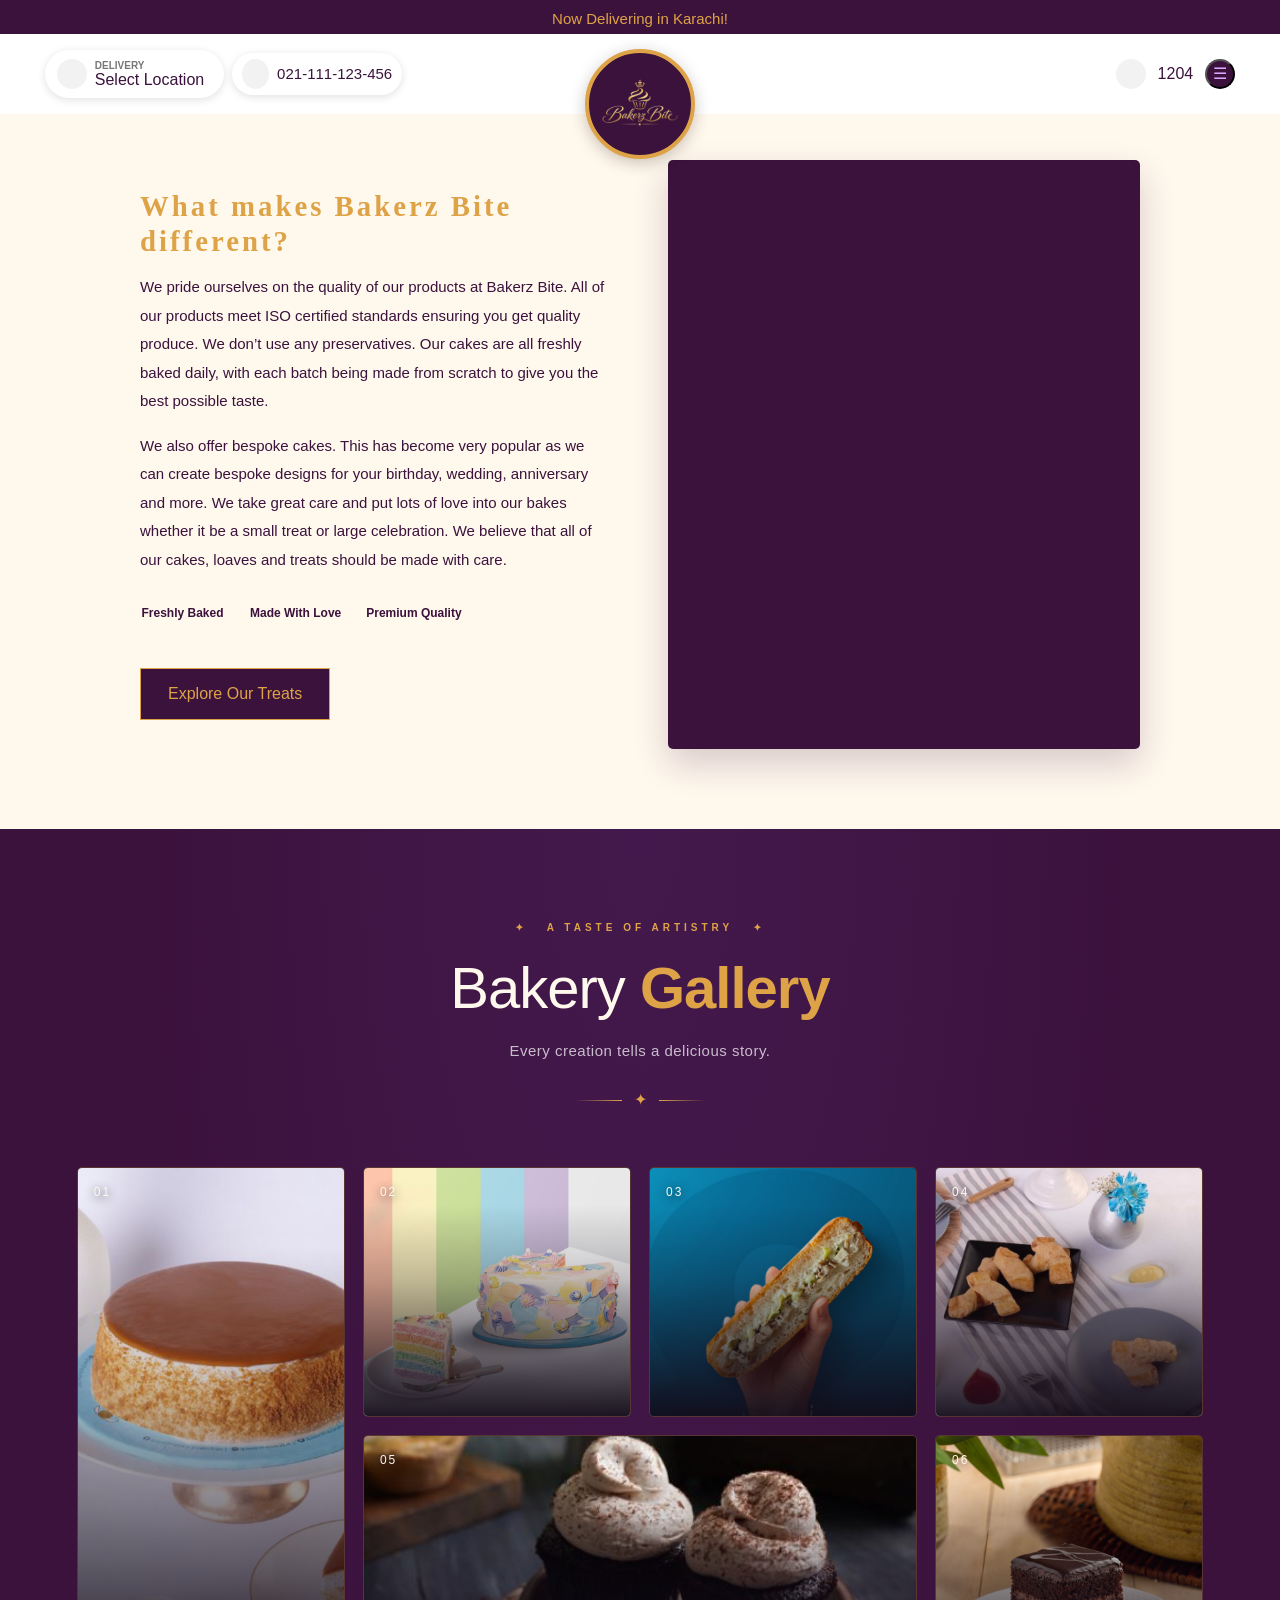
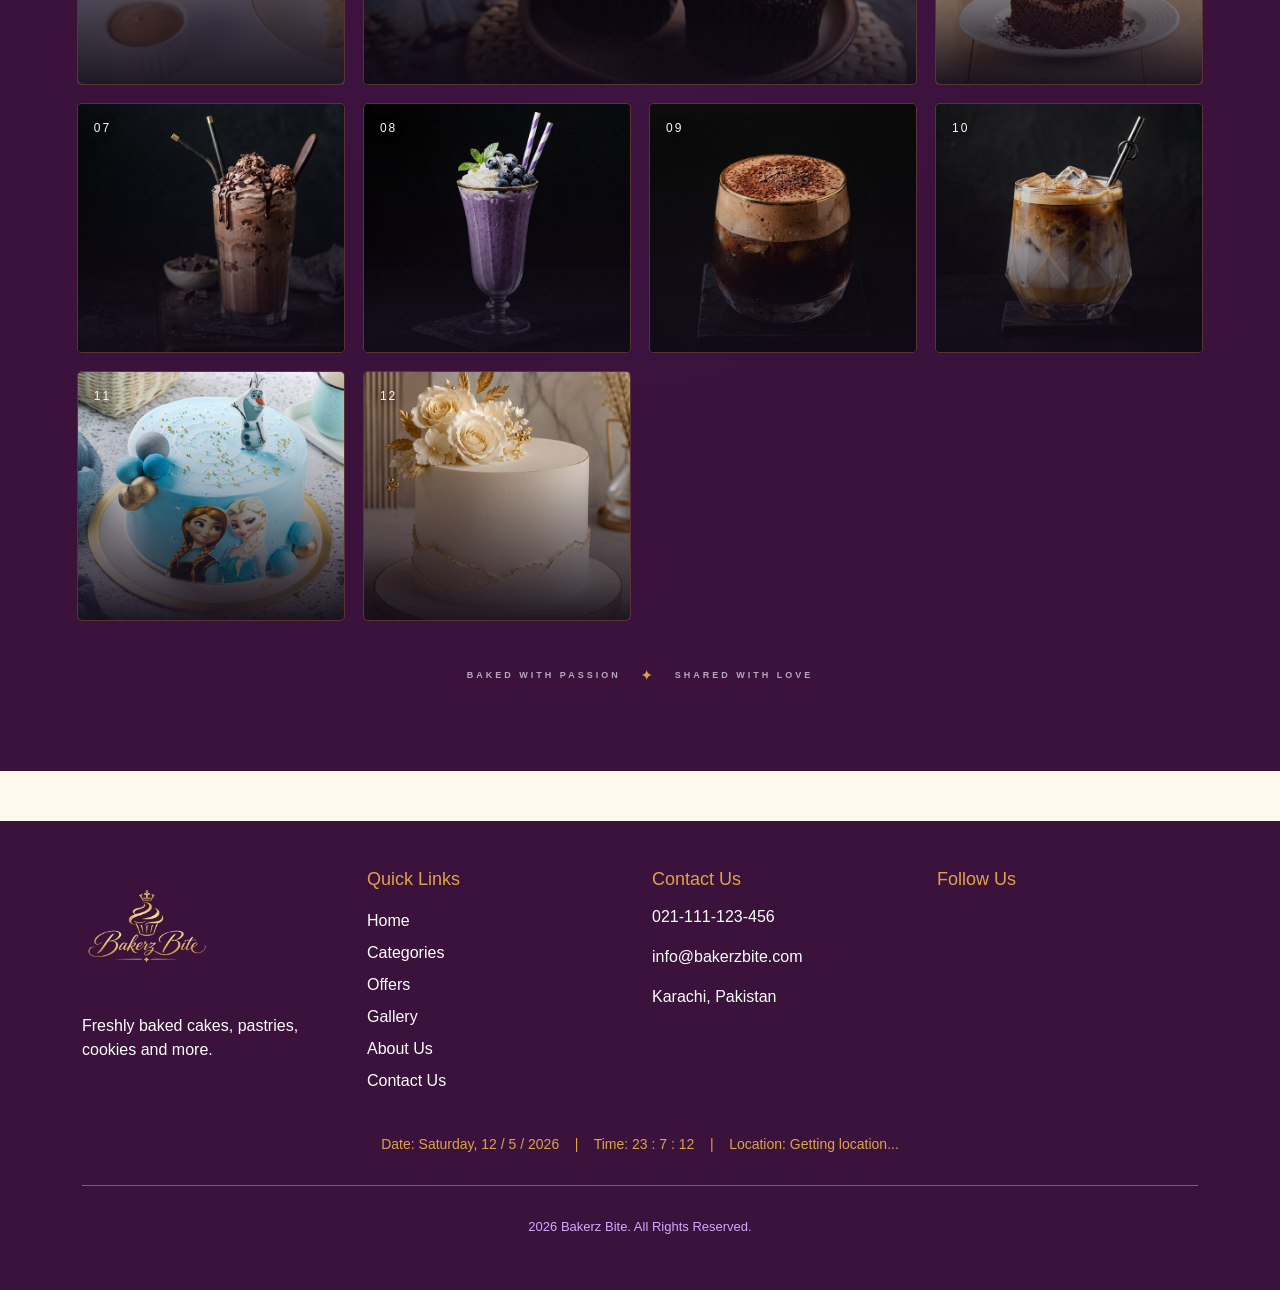
==== commit 59f6a93c: "Fix logo file name case in about.html" ====
--- a/about.html
+++ b/about.html
@@ -172,7 +172,7 @@
             </div>
 
             <!-- Logo -->
-            <a href="" class="navlogo"><img src="Material/logo.png" alt="Bakerz Bite"></a>
+            <a href="" class="navlogo"><img src="Material/Logo.png" alt="Bakerz Bite"></a>
             <!-- Visitor Counter -->
             <div class="nav-right">
                 <div class="visitor "> <i class="fa-regular fa-user vc"></i><span id="counter">1204</span> </div>
@@ -414,7 +414,7 @@
 
                 <!-- Bakerz Bite -->
                 <div class="col-md-3 footer-brand">
-                    <div class="footer-logo"> <img src="Material/logo.png" alt="Bakerz bite logo"></div>
+                    <div class="footer-logo"> <img src="Material/Logo.png" alt="Bakerz bite logo"></div>
                     <p>Freshly baked cakes, pastries, cookies and more.</p>
                 </div>
 
@@ -425,8 +425,8 @@
                     <a href="index.html">Home</a><br>
                     <a href="index.html#categoryFilter">Categories</a><br>
                     <a href="index.html#offers">Offers</a><br>
-                    <a href="About.html#gallery">Gallery</a><br>
-                    <a href="About.html#about">About Us</a><br>
+                    <a href="about.html#gallery">Gallery</a><br>
+                    <a href="about.html#about">About Us</a><br>
                     <a href="contact.html">Contact Us</a>
                 </div>
 
@@ -545,4 +545,4 @@
 
 </body>
 
-</html>+</html>
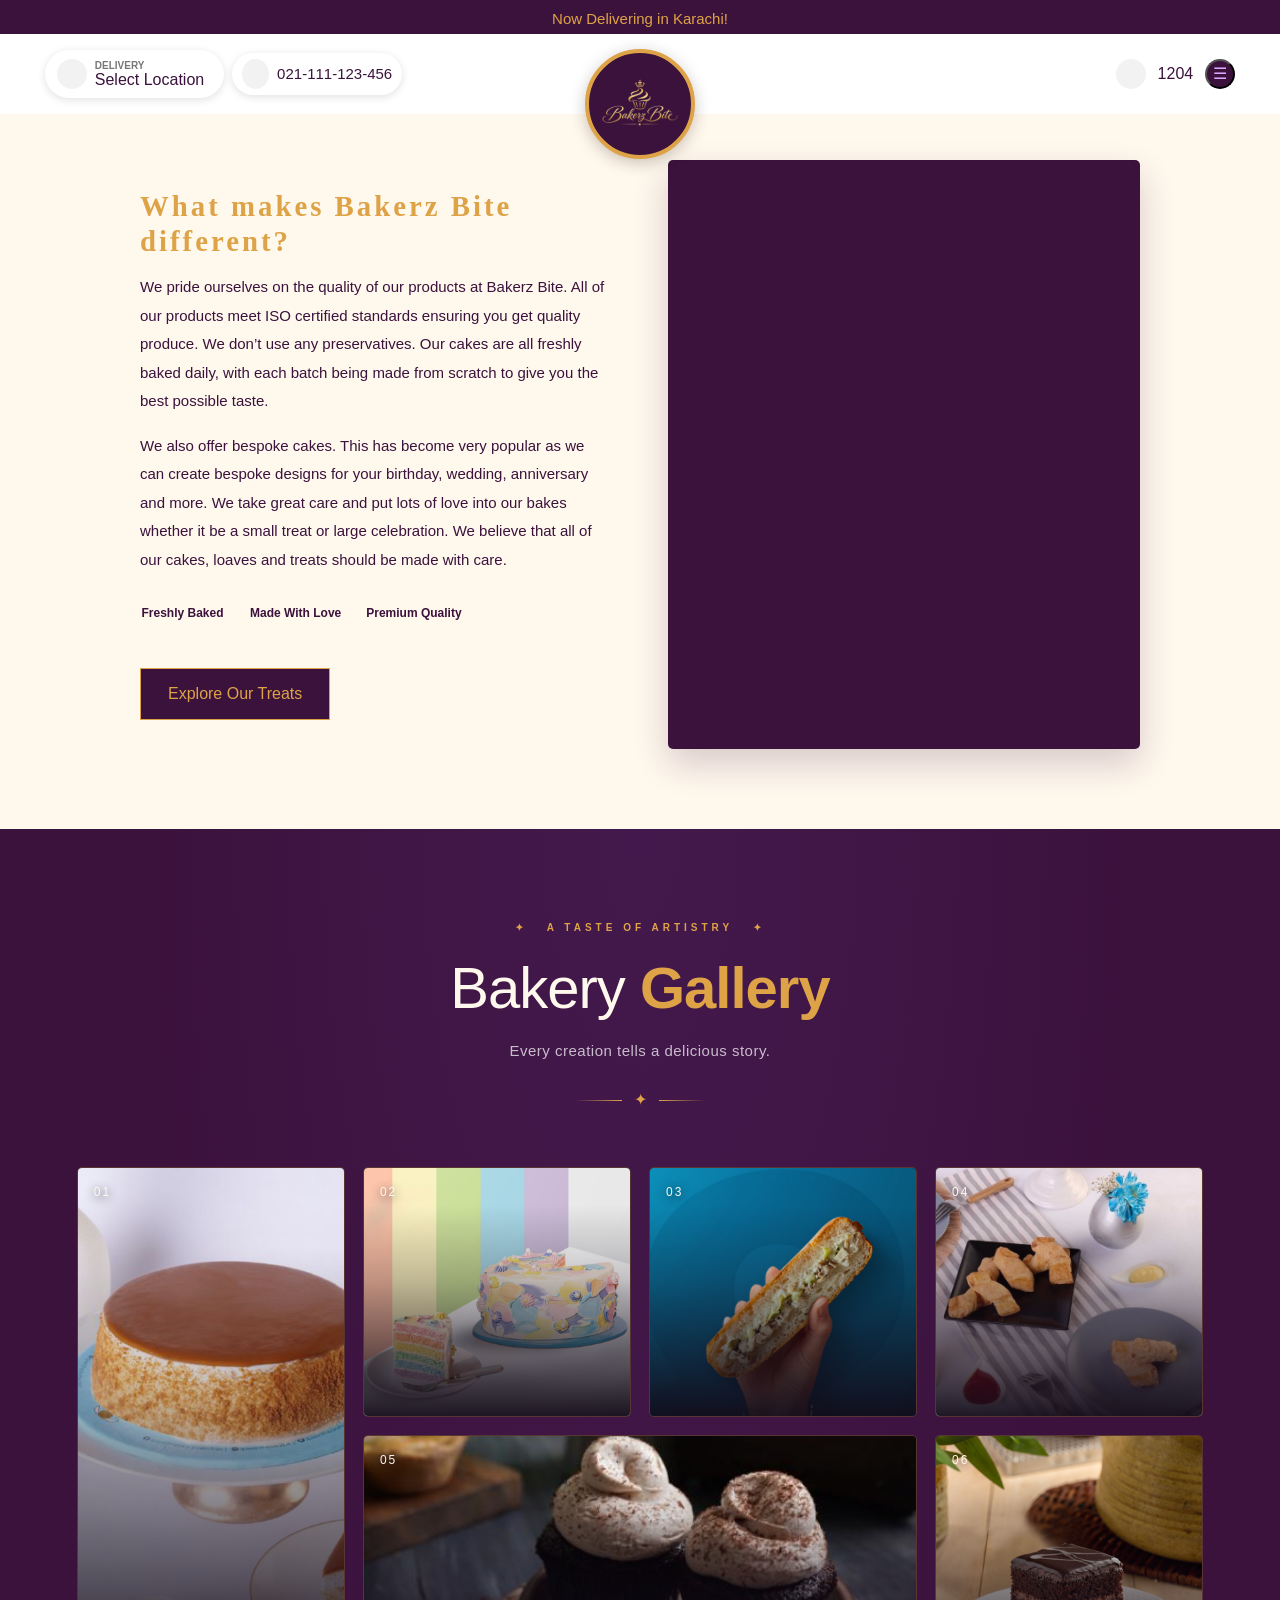
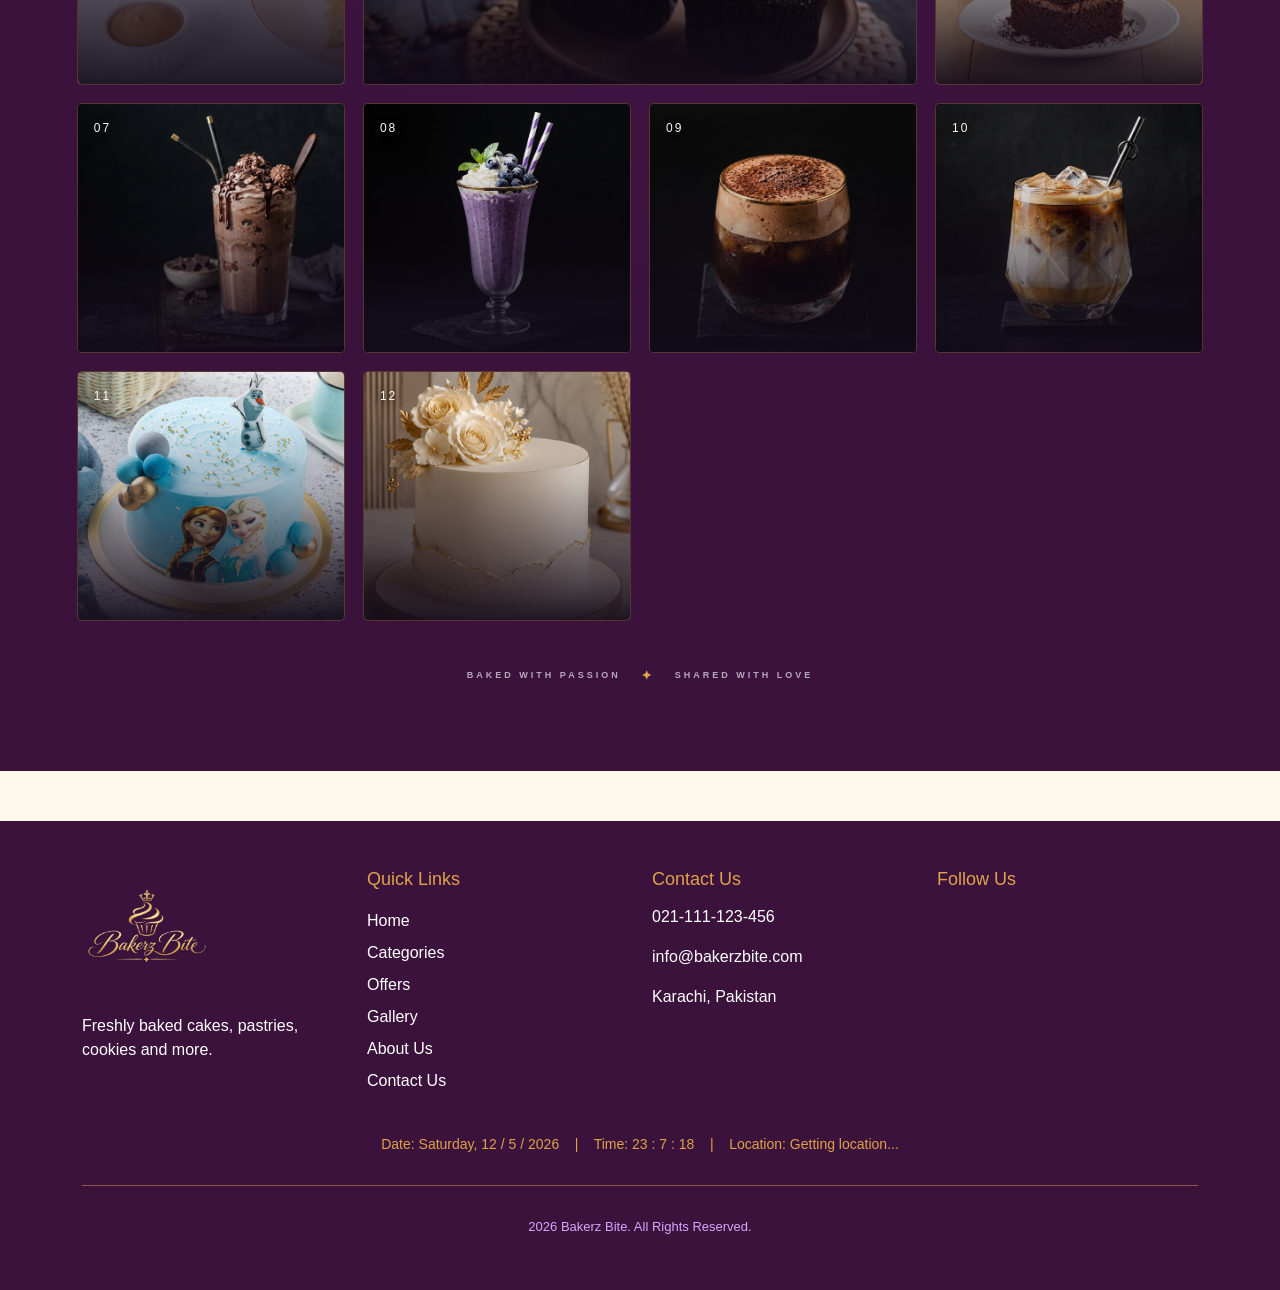
==== commit 4a55cd95: "Add sitemap link to navigation" ====
--- a/about.html
+++ b/about.html
@@ -195,6 +195,7 @@
                 <a href="About.html">About Us</a>
                 <a href="contact.html#faq">FAQ</a>
                 <a href="contact.html">Contact Us</a>
+                 <a href="sitemap.html">Site map</a>
             </div>
         </nav>
     </header>
